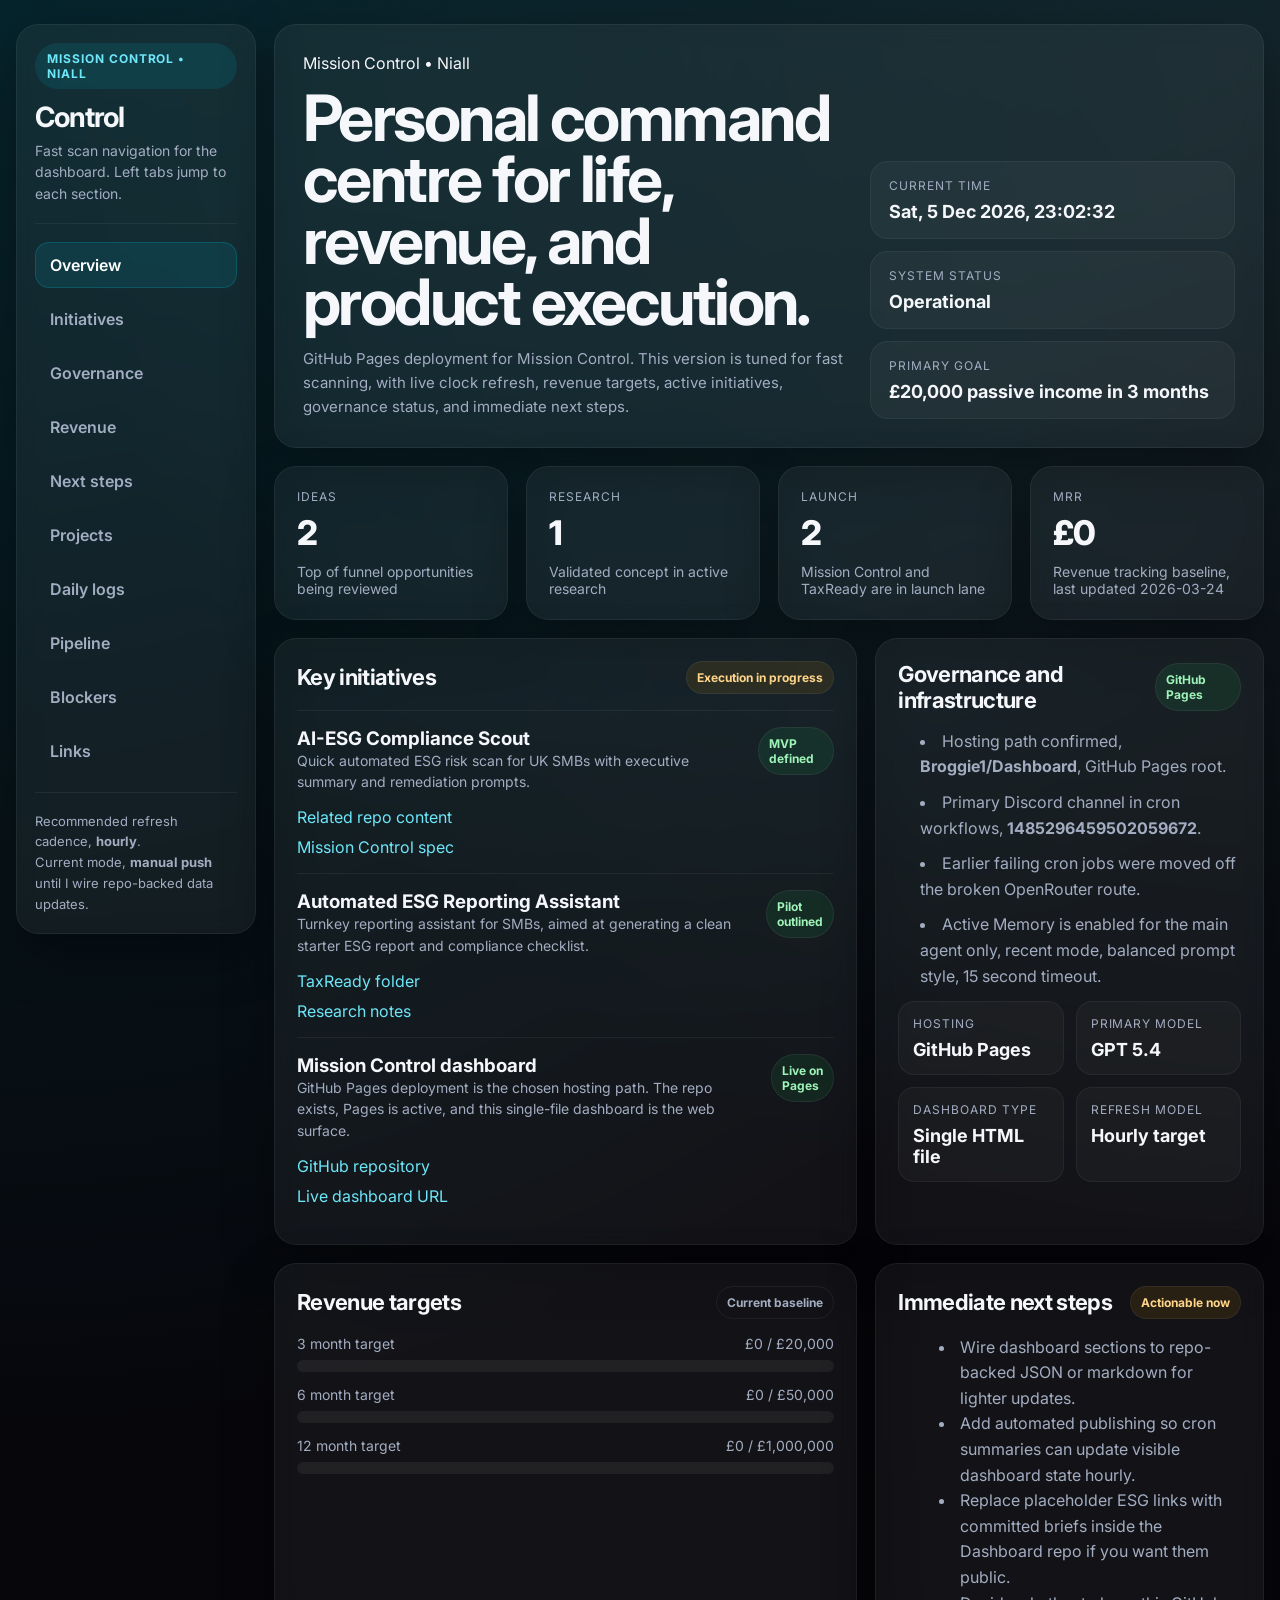
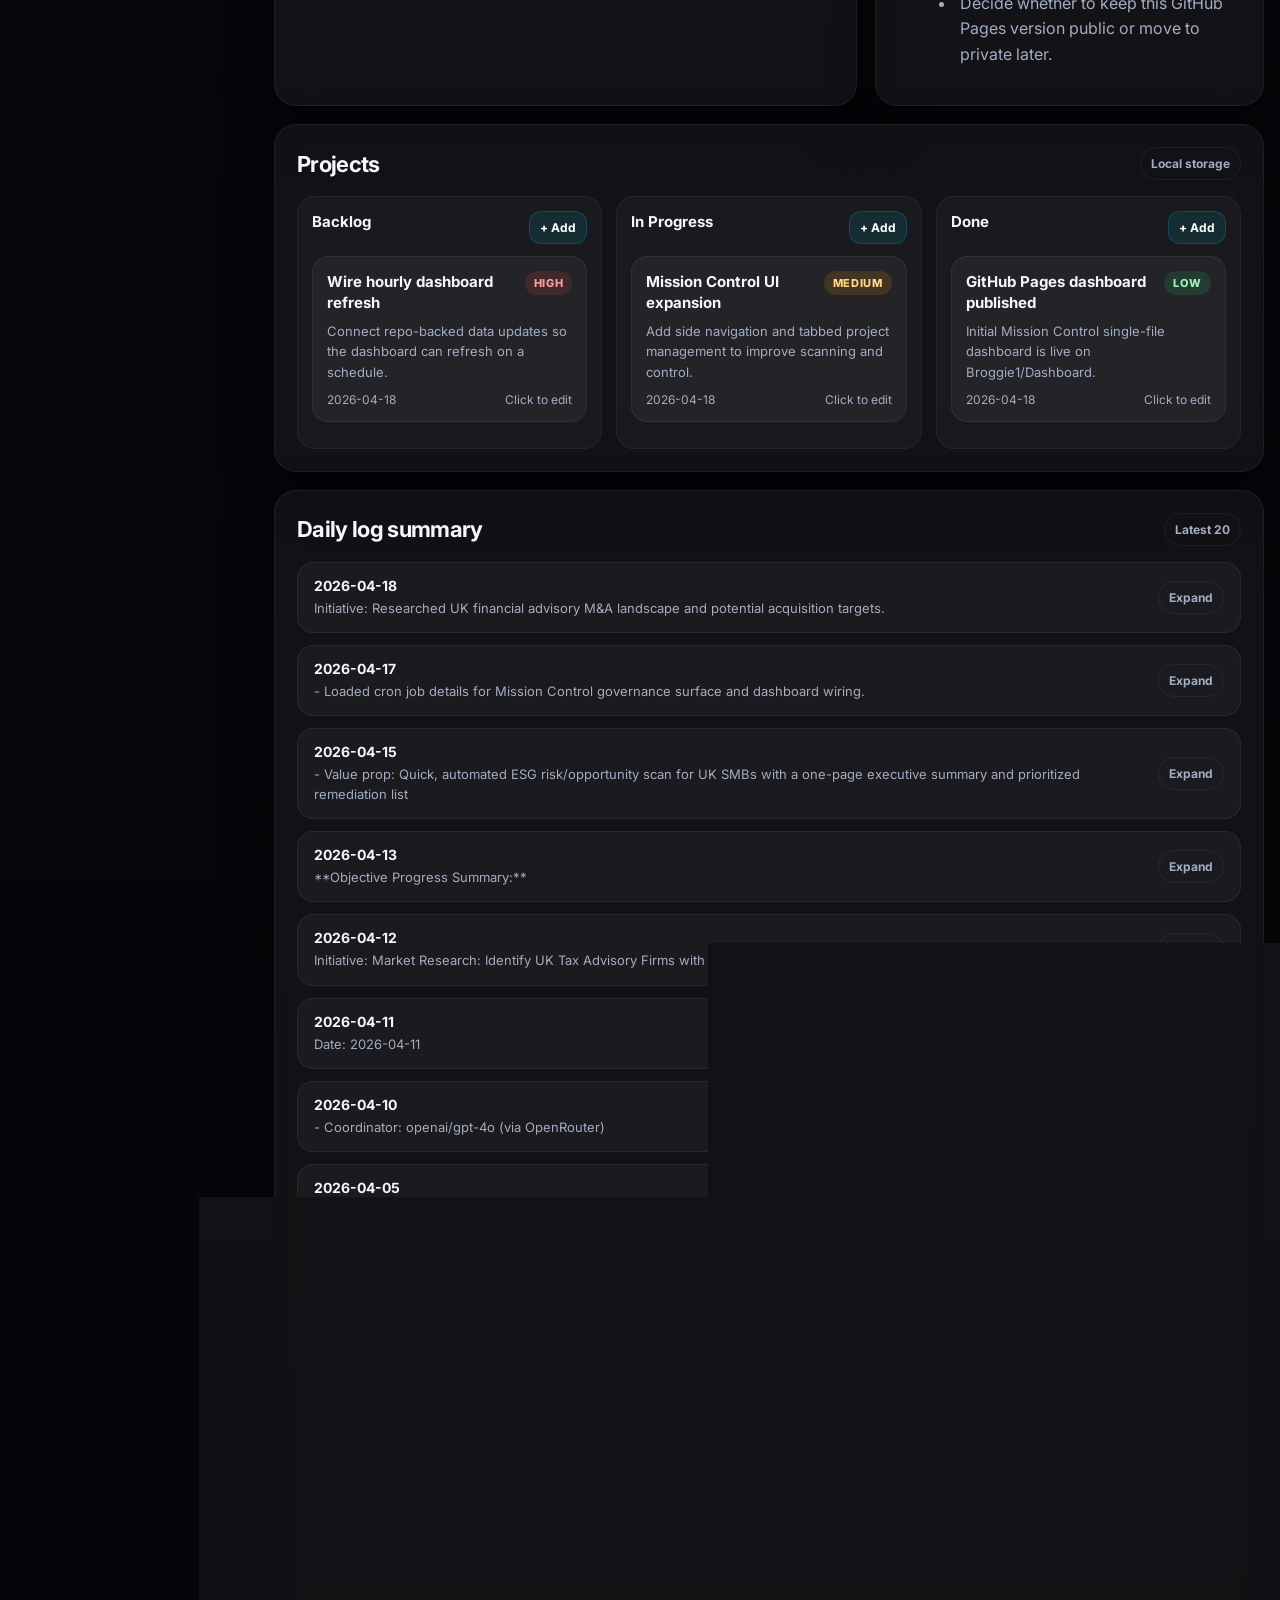
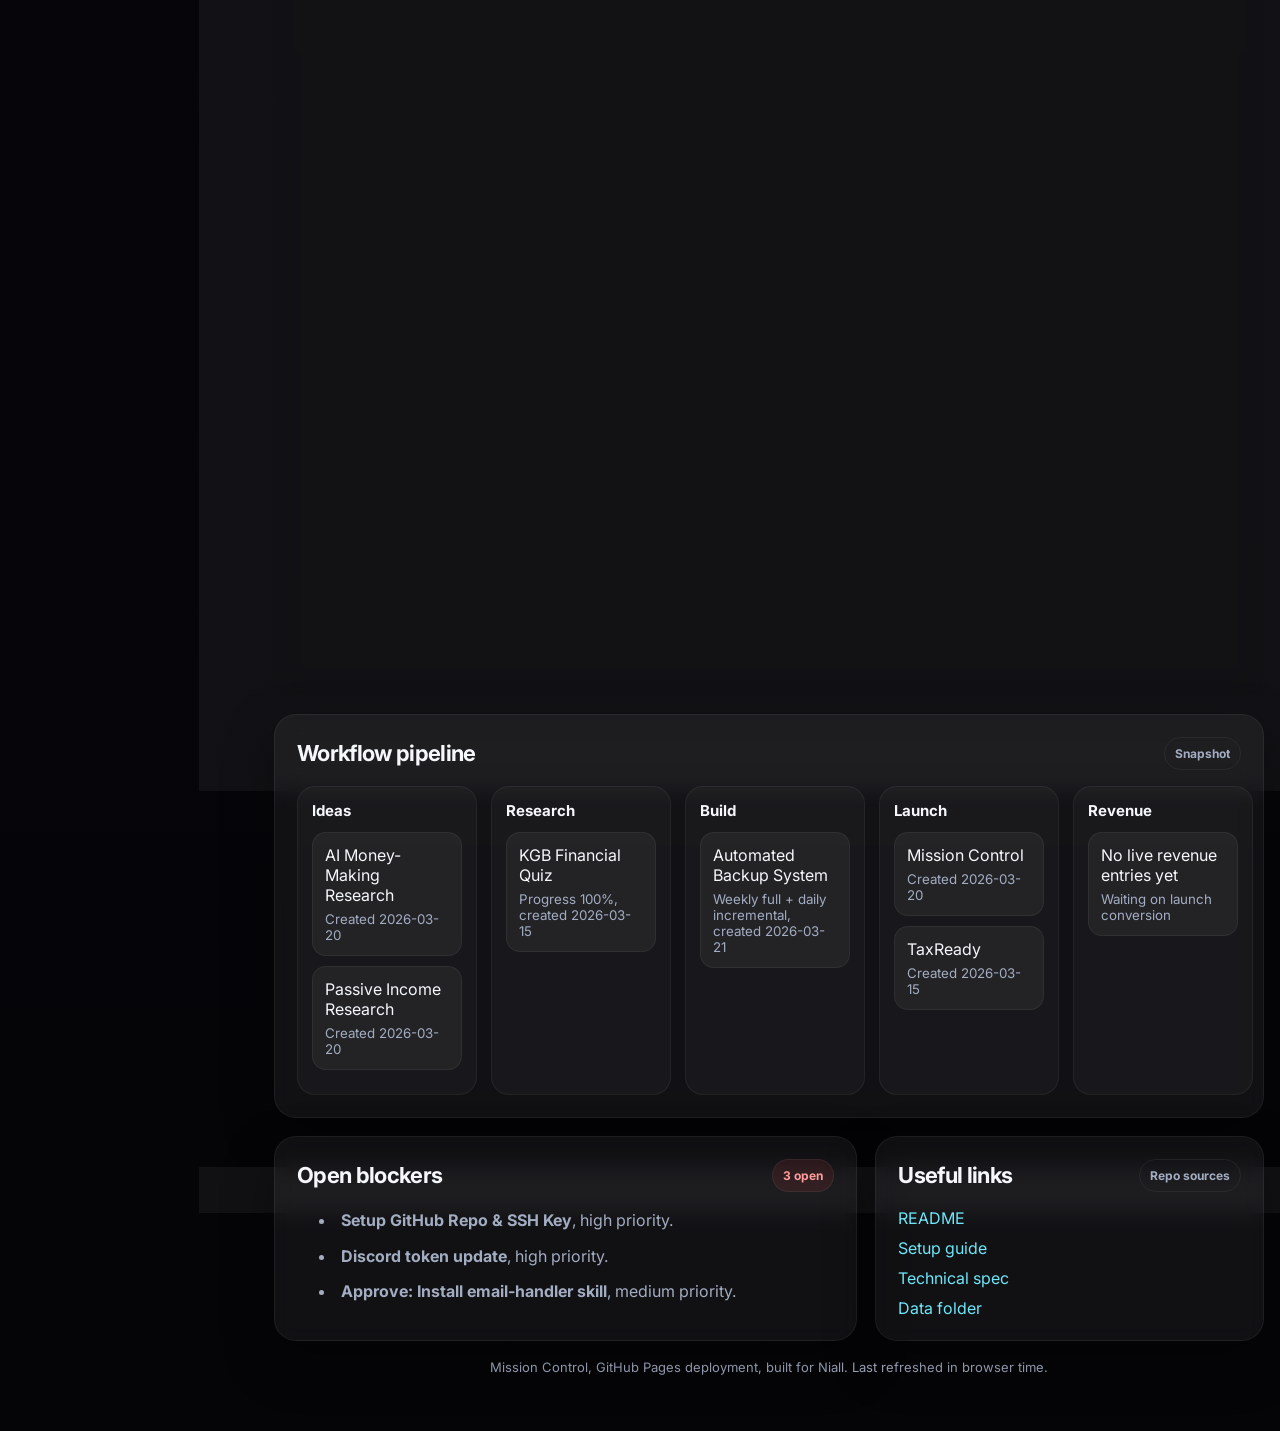
==== index.html @ 31430040 "Add daily log summary tab with expandable entries" ====
<!DOCTYPE html>
<html lang="en">
<head>
  <meta charset="UTF-8" />
  <meta name="viewport" content="width=device-width, initial-scale=1.0" />
  <title>Mission Control</title>
  <link rel="preconnect" href="https://fonts.googleapis.com">
  <link rel="preconnect" href="https://fonts.gstatic.com" crossorigin>
  <link href="https://fonts.googleapis.com/css2?family=Inter:wght@400;500;600;700;800&display=swap" rel="stylesheet">
  <style>
    :root {
      --bg: #050508;
      --panel: rgba(255,255,255,0.05);
      --panel-strong: rgba(255,255,255,0.08);
      --border: rgba(255,255,255,0.06);
      --text: #f5f7fb;
      --muted: #a3adc2;
      --accent: #00bcd4;
      --accent-2: #6ee7f9;
      --good: #22c55e;
      --warn: #f59e0b;
      --bad: #ef4444;
      --shadow: 0 20px 50px rgba(0,0,0,0.35);
      --radius: 22px;
      --sidebar-width: 240px;
    }

    * { box-sizing: border-box; }
    html { scroll-behavior: smooth; }
    body {
      margin: 0;
      min-height: 100vh;
      font-family: Inter, system-ui, sans-serif;
      color: var(--text);
      background:
        radial-gradient(circle at top left, rgba(0,188,212,0.16), transparent 30%),
        radial-gradient(circle at top right, rgba(110,231,249,0.12), transparent 26%),
        linear-gradient(180deg, #07070c 0%, var(--bg) 100%);
    }

    .layout {
      width: min(1440px, calc(100% - 32px));
      margin: 0 auto;
      padding: 24px 0 56px;
      display: grid;
      grid-template-columns: var(--sidebar-width) minmax(0, 1fr);
      gap: 18px;
      align-items: start;
    }

    .sidebar, .hero, .card {
      background: var(--panel);
      border: 1px solid var(--border);
      backdrop-filter: blur(10px);
      -webkit-backdrop-filter: blur(10px);
      box-shadow: var(--shadow);
      border-radius: var(--radius);
    }

    .sidebar {
      position: sticky;
      top: 18px;
      padding: 18px;
    }

    .brand {
      padding-bottom: 18px;
      border-bottom: 1px solid rgba(255,255,255,0.06);
      margin-bottom: 18px;
    }

    .brand .eyebrow {
      display: inline-flex;
      gap: 8px;
      align-items: center;
      padding: 8px 12px;
      border-radius: 999px;
      background: rgba(0,188,212,0.12);
      color: var(--accent-2);
      font-size: 12px;
      font-weight: 700;
      letter-spacing: 0.08em;
      text-transform: uppercase;
    }

    .brand h1 {
      font-size: 28px;
      line-height: 1.02;
      margin: 14px 0 8px;
      letter-spacing: -0.04em;
    }

    .brand p {
      color: var(--muted);
      font-size: 14px;
      line-height: 1.55;
      margin: 0;
    }

    .nav {
      display: grid;
      gap: 8px;
    }

    .nav a {
      display: block;
      padding: 12px 14px;
      border-radius: 14px;
      color: var(--muted);
      text-decoration: none;
      border: 1px solid transparent;
      transition: 0.2s ease;
      font-weight: 600;
    }

    .nav a:hover,
    .nav a.active {
      color: white;
      border-color: rgba(0,188,212,0.22);
      background: rgba(0,188,212,0.12);
    }

    .sidebar-foot {
      margin-top: 18px;
      padding-top: 18px;
      border-top: 1px solid rgba(255,255,255,0.06);
      color: var(--muted);
      font-size: 13px;
      line-height: 1.6;
    }

    .wrap {
      min-width: 0;
    }

    .hero {
      padding: 28px;
      display: grid;
      grid-template-columns: 1.5fr 1fr;
      gap: 20px;
      align-items: end;
    }

    h1, h2, h3, p { margin: 0; }
    .hero h1 {
      font-size: clamp(34px, 6vw, 64px);
      line-height: 0.96;
      margin-top: 14px;
      letter-spacing: -0.04em;
    }

    .sub {
      color: var(--muted);
      margin-top: 14px;
      max-width: 720px;
      line-height: 1.6;
      font-size: 15px;
    }

    .hero-side {
      display: grid;
      gap: 12px;
    }

    .mini {
      padding: 16px 18px;
      border-radius: 18px;
      background: rgba(255,255,255,0.04);
      border: 1px solid rgba(255,255,255,0.05);
    }

    .mini .label, .label {
      color: var(--muted);
      font-size: 12px;
      text-transform: uppercase;
      letter-spacing: 0.08em;
      margin-bottom: 8px;
    }

    .mini .value, .kpi .value {
      font-size: 18px;
      font-weight: 700;
    }

    .grid {
      display: grid;
      gap: 18px;
      margin-top: 18px;
    }

    .metrics {
      grid-template-columns: repeat(4, minmax(0, 1fr));
    }

    .card {
      padding: 22px;
      scroll-margin-top: 18px;
    }

    .metric-value {
      font-size: 34px;
      font-weight: 800;
      letter-spacing: -0.04em;
      margin-top: 8px;
    }

    .metric-foot {
      color: var(--muted);
      margin-top: 10px;
      font-size: 14px;
    }

    .two-col {
      grid-template-columns: 1.2fr 0.8fr;
    }

    .section-title {
      display: flex;
      justify-content: space-between;
      align-items: center;
      gap: 12px;
      margin-bottom: 16px;
    }

    .section-title h2 {
      font-size: 22px;
      letter-spacing: -0.03em;
    }

    .pill {
      padding: 8px 10px;
      border-radius: 999px;
      font-size: 12px;
      font-weight: 700;
      border: 1px solid var(--border);
      color: var(--muted);
    }

    .status-good { color: #9ff3b8; background: rgba(34,197,94,0.1); }
    .status-warn { color: #ffd58a; background: rgba(245,158,11,0.1); }
    .status-bad { color: #ff9c9c; background: rgba(239,68,68,0.1); }

    .initiative {
      display: grid;
      gap: 14px;
      padding: 16px 0;
      border-top: 1px solid rgba(255,255,255,0.06);
    }

    .initiative:first-of-type { border-top: 0; padding-top: 0; }

    .initiative-head {
      display: flex;
      justify-content: space-between;
      gap: 14px;
      align-items: start;
    }

    .initiative p {
      color: var(--muted);
      line-height: 1.55;
      font-size: 14px;
    }

    .links, .list {
      display: grid;
      gap: 10px;
    }

    a {
      color: var(--accent-2);
      text-decoration: none;
    }

    a:hover { color: white; }

    .progress-block {
      display: grid;
      gap: 14px;
      margin-top: 16px;
    }

    .progress-row {
      display: grid;
      gap: 8px;
    }

    .progress-head {
      display: flex;
      justify-content: space-between;
      gap: 14px;
      color: var(--muted);
      font-size: 14px;
    }

    .bar {
      height: 12px;
      background: rgba(255,255,255,0.06);
      border-radius: 999px;
      overflow: hidden;
    }

    .bar > span {
      display: block;
      height: 100%;
      width: 0%;
      border-radius: inherit;
      background: linear-gradient(90deg, var(--accent), var(--accent-2));
    }

    .kanban {
      display: grid;
      grid-template-columns: repeat(5, minmax(180px, 1fr));
      gap: 14px;
    }

    .col {
      border-radius: 18px;
      background: rgba(255,255,255,0.03);
      border: 1px solid rgba(255,255,255,0.05);
      padding: 14px;
    }

    .col h3 {
      font-size: 15px;
      margin-bottom: 12px;
    }

    .item {
      padding: 12px;
      border-radius: 14px;
      background: rgba(255,255,255,0.05);
      border: 1px solid rgba(255,255,255,0.05);
      margin-bottom: 10px;
    }

    .item small { color: var(--muted); display: block; margin-top: 6px; }

    .projects-board-3 {
      grid-template-columns: repeat(3, minmax(220px, 1fr));
    }

    .project-list {
      min-height: 120px;
    }

    .project-card {
      padding: 14px;
      border-radius: 16px;
      background: rgba(255,255,255,0.05);
      border: 1px solid rgba(255,255,255,0.06);
      margin-bottom: 12px;
      cursor: pointer;
      transition: transform 0.18s ease, border-color 0.18s ease, background 0.18s ease;
    }

    .project-card:hover {
      transform: translateY(-2px);
      border-color: rgba(0,188,212,0.28);
      background: rgba(255,255,255,0.07);
    }

    .project-top {
      display: flex;
      justify-content: space-between;
      gap: 10px;
      align-items: start;
      margin-bottom: 8px;
    }

    .project-title {
      font-size: 15px;
      font-weight: 700;
      line-height: 1.4;
    }

    .project-preview {
      color: var(--muted);
      font-size: 13px;
      line-height: 1.55;
      margin-bottom: 10px;
    }

    .project-meta {
      display: flex;
      justify-content: space-between;
      gap: 10px;
      align-items: center;
      color: var(--muted);
      font-size: 12px;
    }

    .priority-badge {
      display: inline-flex;
      align-items: center;
      padding: 5px 9px;
      border-radius: 999px;
      font-size: 11px;
      font-weight: 800;
      text-transform: uppercase;
      letter-spacing: 0.06em;
    }

    .priority-high { background: rgba(239,68,68,0.14); color: #ff9c9c; }
    .priority-medium { background: rgba(245,158,11,0.14); color: #ffd58a; }
    .priority-low { background: rgba(34,197,94,0.14); color: #9ff3b8; }

    .tab-btn {
      border: 1px solid rgba(0,188,212,0.22);
      background: rgba(0,188,212,0.12);
      color: white;
      padding: 8px 10px;
      border-radius: 12px;
      font: inherit;
      font-size: 12px;
      font-weight: 700;
      cursor: pointer;
    }

    .project-empty {
      color: var(--muted);
      font-size: 13px;
      padding: 10px 4px;
    }

    .log-list {
      display: grid;
      gap: 12px;
    }

    .log-item {
      border-radius: 16px;
      background: rgba(255,255,255,0.04);
      border: 1px solid rgba(255,255,255,0.06);
      overflow: hidden;
    }

    .log-summary {
      list-style: none;
      cursor: pointer;
      padding: 14px 16px;
      display: flex;
      justify-content: space-between;
      align-items: center;
      gap: 14px;
    }

    .log-summary::-webkit-details-marker { display: none; }

    .log-date {
      font-weight: 700;
      font-size: 14px;
      margin-bottom: 4px;
    }

    .log-preview {
      color: var(--muted);
      font-size: 13px;
      line-height: 1.55;
    }

    .log-content {
      margin: 0;
      padding: 0 16px 16px;
      color: #d7deee;
      white-space: pre-wrap;
      font-size: 13px;
      line-height: 1.6;
      font-family: ui-monospace, SFMono-Regular, Menlo, monospace;
      border-top: 1px solid rgba(255,255,255,0.06);
      background: rgba(255,255,255,0.02);
    }

    .actions li, .list li {
      color: var(--muted);
      line-height: 1.6;
      margin-left: 18px;
      padding-left: 4px;
    }

    .footer {
      color: var(--muted);
      text-align: center;
      font-size: 13px;
      margin-top: 18px;
    }

    .kpi-grid {
      display: grid;
      grid-template-columns: repeat(2, minmax(0, 1fr));
      gap: 12px;
      margin-top: 12px;
    }

    .kpi {
      padding: 14px;
      border-radius: 16px;
      background: rgba(255,255,255,0.03);
      border: 1px solid rgba(255,255,255,0.05);
    }

    @media (max-width: 1100px) {
      .layout,
      .hero,
      .metrics,
      .two-col,
      .kanban { grid-template-columns: 1fr; }
      .sidebar { position: static; }
    }
  </style>
</head>
<body>
  <div class="layout">
    <aside class="sidebar">
      <div class="brand">
        <div class="eyebrow">Mission Control • Niall</div>
        <h1>Control</h1>
        <p>Fast scan navigation for the dashboard. Left tabs jump to each section.</p>
      </div>
      <nav class="nav" id="nav">
        <a href="#overview" class="active">Overview</a>
        <a href="#initiatives">Initiatives</a>
        <a href="#governance">Governance</a>
        <a href="#revenue">Revenue</a>
        <a href="#next-steps">Next steps</a>
        <a href="#projects">Projects</a>
        <a href="#daily-logs">Daily logs</a>
        <a href="#pipeline">Pipeline</a>
        <a href="#blockers">Blockers</a>
        <a href="#links">Links</a>
      </nav>
      <div class="sidebar-foot">
        Recommended refresh cadence, <strong>hourly</strong>.<br>
        Current mode, <strong>manual push</strong> until I wire repo-backed data updates.
      </div>
    </aside>

    <main class="wrap">
      <section class="hero" id="overview">
        <div>
          <div class="eyebrow">Mission Control • Niall</div>
          <h1>Personal command centre for life, revenue, and product execution.</h1>
          <p class="sub">GitHub Pages deployment for Mission Control. This version is tuned for fast scanning, with live clock refresh, revenue targets, active initiatives, governance status, and immediate next steps.</p>
        </div>
        <div class="hero-side">
          <div class="mini">
            <div class="label">Current time</div>
            <div class="value" id="clock">Loading...</div>
          </div>
          <div class="mini">
            <div class="label">System status</div>
            <div class="value">Operational</div>
          </div>
          <div class="mini">
            <div class="label">Primary goal</div>
            <div class="value">£20,000 passive income in 3 months</div>
          </div>
        </div>
      </section>

      <section class="grid metrics">
        <div class="card">
          <div class="label">Ideas</div>
          <div class="metric-value">2</div>
          <div class="metric-foot">Top of funnel opportunities being reviewed</div>
        </div>
        <div class="card">
          <div class="label">Research</div>
          <div class="metric-value">1</div>
          <div class="metric-foot">Validated concept in active research</div>
        </div>
        <div class="card">
          <div class="label">Launch</div>
          <div class="metric-value">2</div>
          <div class="metric-foot">Mission Control and TaxReady are in launch lane</div>
        </div>
        <div class="card">
          <div class="label">MRR</div>
          <div class="metric-value">£0</div>
          <div class="metric-foot">Revenue tracking baseline, last updated 2026-03-24</div>
        </div>
      </section>

      <section class="grid two-col">
        <div class="card" id="initiatives">
          <div class="section-title">
            <h2>Key initiatives</h2>
            <span class="pill status-warn">Execution in progress</span>
          </div>

          <div class="initiative">
            <div class="initiative-head">
              <div>
                <h3>AI-ESG Compliance Scout</h3>
                <p>Quick automated ESG risk scan for UK SMBs with executive summary and remediation prompts.</p>
              </div>
              <span class="pill status-good">MVP defined</span>
            </div>
            <div class="links">
              <a href="https://github.com/Broggie1/Dashboard/tree/main/Templates" target="_blank" rel="noreferrer">Related repo content</a>
              <a href="https://github.com/Broggie1/Dashboard/blob/main/SPEC.md" target="_blank" rel="noreferrer">Mission Control spec</a>
            </div>
          </div>

          <div class="initiative">
            <div class="initiative-head">
              <div>
                <h3>Automated ESG Reporting Assistant</h3>
                <p>Turnkey reporting assistant for SMBs, aimed at generating a clean starter ESG report and compliance checklist.</p>
              </div>
              <span class="pill status-good">Pilot outlined</span>
            </div>
            <div class="links">
              <a href="https://github.com/Broggie1/Dashboard/tree/main/TaxReady" target="_blank" rel="noreferrer">TaxReady folder</a>
              <a href="https://github.com/Broggie1/Dashboard/tree/main/Research" target="_blank" rel="noreferrer">Research notes</a>
            </div>
          </div>

          <div class="initiative">
            <div class="initiative-head">
              <div>
                <h3>Mission Control dashboard</h3>
                <p>GitHub Pages deployment is the chosen hosting path. The repo exists, Pages is active, and this single-file dashboard is the web surface.</p>
              </div>
              <span class="pill status-good">Live on Pages</span>
            </div>
            <div class="links">
              <a href="https://github.com/Broggie1/Dashboard" target="_blank" rel="noreferrer">GitHub repository</a>
              <a href="https://broggie1.github.io/Dashboard/" target="_blank" rel="noreferrer">Live dashboard URL</a>
            </div>
          </div>
        </div>

        <div class="card" id="governance">
          <div class="section-title">
            <h2>Governance and infrastructure</h2>
            <span class="pill status-good">GitHub Pages</span>
          </div>
          <div class="list">
            <li>Hosting path confirmed, <strong>Broggie1/Dashboard</strong>, GitHub Pages root.</li>
            <li>Primary Discord channel in cron workflows, <strong>1485296459502059672</strong>.</li>
            <li>Earlier failing cron jobs were moved off the broken OpenRouter route.</li>
            <li>Active Memory is enabled for the main agent only, recent mode, balanced prompt style, 15 second timeout.</li>
          </div>

          <div class="kpi-grid">
            <div class="kpi">
              <div class="label">Hosting</div>
              <div class="value">GitHub Pages</div>
            </div>
            <div class="kpi">
              <div class="label">Primary model</div>
              <div class="value">GPT 5.4</div>
            </div>
            <div class="kpi">
              <div class="label">Dashboard type</div>
              <div class="value">Single HTML file</div>
            </div>
            <div class="kpi">
              <div class="label">Refresh model</div>
              <div class="value">Hourly target</div>
            </div>
          </div>
        </div>
      </section>

      <section class="grid two-col">
        <div class="card" id="revenue">
          <div class="section-title">
            <h2>Revenue targets</h2>
            <span class="pill">Current baseline</span>
          </div>
          <div class="progress-block">
            <div class="progress-row">
              <div class="progress-head"><span>3 month target</span><span>£0 / £20,000</span></div>
              <div class="bar"><span style="width:0%"></span></div>
            </div>
            <div class="progress-row">
              <div class="progress-head"><span>6 month target</span><span>£0 / £50,000</span></div>
              <div class="bar"><span style="width:0%"></span></div>
            </div>
            <div class="progress-row">
              <div class="progress-head"><span>12 month target</span><span>£0 / £1,000,000</span></div>
              <div class="bar"><span style="width:0%"></span></div>
            </div>
          </div>
        </div>

        <div class="card" id="next-steps">
          <div class="section-title">
            <h2>Immediate next steps</h2>
            <span class="pill status-warn">Actionable now</span>
          </div>
          <ul class="actions">
            <li>Wire dashboard sections to repo-backed JSON or markdown for lighter updates.</li>
            <li>Add automated publishing so cron summaries can update visible dashboard state hourly.</li>
            <li>Replace placeholder ESG links with committed briefs inside the Dashboard repo if you want them public.</li>
            <li>Decide whether to keep this GitHub Pages version public or move to private later.</li>
          </ul>
        </div>
      </section>

      <section class="card" id="projects" style="margin-top:18px;">
        <div class="section-title">
          <h2>Projects</h2>
          <span class="pill">Local storage</span>
        </div>
        <div class="kanban projects-board projects-board-3" id="projectsBoard">
          <div class="col">
            <div class="section-title" style="margin-bottom:12px;">
              <h3>Backlog</h3>
              <button class="tab-btn" data-add-column="backlog" aria-label="Add backlog task">+ Add</button>
            </div>
            <div class="project-list" data-column="backlog"></div>
          </div>
          <div class="col">
            <div class="section-title" style="margin-bottom:12px;">
              <h3>In Progress</h3>
              <button class="tab-btn" data-add-column="inProgress" aria-label="Add in progress task">+ Add</button>
            </div>
            <div class="project-list" data-column="inProgress"></div>
          </div>
          <div class="col">
            <div class="section-title" style="margin-bottom:12px;">
              <h3>Done</h3>
              <button class="tab-btn" data-add-column="done" aria-label="Add done task">+ Add</button>
            </div>
            <div class="project-list" data-column="done"></div>
          </div>
        </div>
      </section>

      <section class="card" id="daily-logs" style="margin-top:18px;">
        <div class="section-title">
          <h2>Daily log summary</h2>
          <span class="pill">Latest 20</span>
        </div>
        <div class="log-list" id="dailyLogsList">
          <div class="project-empty">Loading daily logs...</div>
        </div>
      </section>

      <section class="card" id="pipeline" style="margin-top:18px;">
        <div class="section-title">
          <h2>Workflow pipeline</h2>
          <span class="pill">Snapshot</span>
        </div>
        <div class="kanban">
          <div class="col">
            <h3>Ideas</h3>
            <div class="item">AI Money-Making Research<small>Created 2026-03-20</small></div>
            <div class="item">Passive Income Research<small>Created 2026-03-20</small></div>
          </div>
          <div class="col">
            <h3>Research</h3>
            <div class="item">KGB Financial Quiz<small>Progress 100%, created 2026-03-15</small></div>
          </div>
          <div class="col">
            <h3>Build</h3>
            <div class="item">Automated Backup System<small>Weekly full + daily incremental, created 2026-03-21</small></div>
          </div>
          <div class="col">
            <h3>Launch</h3>
            <div class="item">Mission Control<small>Created 2026-03-20</small></div>
            <div class="item">TaxReady<small>Created 2026-03-15</small></div>
          </div>
          <div class="col">
            <h3>Revenue</h3>
            <div class="item">No live revenue entries yet<small>Waiting on launch conversion</small></div>
          </div>
        </div>
      </section>

      <section class="grid two-col">
        <div class="card" id="blockers">
          <div class="section-title">
            <h2>Open blockers</h2>
            <span class="pill status-bad">3 open</span>
          </div>
          <div class="list">
            <li><strong>Setup GitHub Repo & SSH Key</strong>, high priority.</li>
            <li><strong>Discord token update</strong>, high priority.</li>
            <li><strong>Approve: Install email-handler skill</strong>, medium priority.</li>
          </div>
        </div>
        <div class="card" id="links">
          <div class="section-title">
            <h2>Useful links</h2>
            <span class="pill">Repo sources</span>
          </div>
          <div class="links">
            <a href="https://github.com/Broggie1/Dashboard/blob/main/README.md" target="_blank" rel="noreferrer">README</a>
            <a href="https://github.com/Broggie1/Dashboard/blob/main/SETUP.md" target="_blank" rel="noreferrer">Setup guide</a>
            <a href="https://github.com/Broggie1/Dashboard/blob/main/SPEC.md" target="_blank" rel="noreferrer">Technical spec</a>
            <a href="https://github.com/Broggie1/Dashboard/tree/main/data" target="_blank" rel="noreferrer">Data folder</a>
          </div>
        </div>
      </section>

      <div class="footer">
        Mission Control, GitHub Pages deployment, built for Niall. Last refreshed in browser time.
      </div>
    </main>
  </div>

  <script>
    const clock = document.getElementById('clock');
    function tick() {
      const now = new Date();
      clock.textContent = now.toLocaleString('en-GB', {
        weekday: 'short', year: 'numeric', month: 'short', day: 'numeric',
        hour: '2-digit', minute: '2-digit', second: '2-digit'
      });
    }
    tick();
    setInterval(tick, 1000);

    const navLinks = [...document.querySelectorAll('#nav a')];
    const sections = navLinks
      .map(link => document.querySelector(link.getAttribute('href')))
      .filter(Boolean);

    const observer = new IntersectionObserver((entries) => {
      entries.forEach(entry => {
        if (!entry.isIntersecting) return;
        const id = '#' + entry.target.id;
        navLinks.forEach(link => link.classList.toggle('active', link.getAttribute('href') === id));
      });
    }, { rootMargin: '-20% 0px -65% 0px', threshold: 0.01 });

    sections.forEach(section => observer.observe(section));

    const projectsStorageKey = 'mission-control-projects-v1';
    const defaultProjects = {
      backlog: [
        { id: crypto.randomUUID(), title: 'Wire hourly dashboard refresh', description: 'Connect repo-backed data updates so the dashboard can refresh on a schedule.', priority: 'high', created: '2026-04-18' }
      ],
      inProgress: [
        { id: crypto.randomUUID(), title: 'Mission Control UI expansion', description: 'Add side navigation and tabbed project management to improve scanning and control.', priority: 'medium', created: '2026-04-18' }
      ],
      done: [
        { id: crypto.randomUUID(), title: 'GitHub Pages dashboard published', description: 'Initial Mission Control single-file dashboard is live on Broggie1/Dashboard.', priority: 'low', created: '2026-04-18' }
      ]
    };

    function loadProjects() {
      try {
        const raw = localStorage.getItem(projectsStorageKey);
        if (!raw) return structuredClone(defaultProjects);
        const parsed = JSON.parse(raw);
        return {
          backlog: parsed.backlog || [],
          inProgress: parsed.inProgress || [],
          done: parsed.done || []
        };
      } catch {
        return structuredClone(defaultProjects);
      }
    }

    function saveProjects(data) {
      localStorage.setItem(projectsStorageKey, JSON.stringify(data));
    }

    const projects = loadProjects();

    function previewText(text) {
      return (text || '').length > 90 ? text.slice(0, 90) + '…' : (text || 'No description yet.');
    }

    function renderProjects() {
      document.querySelectorAll('.project-list').forEach(list => {
        const column = list.dataset.column;
        const items = projects[column] || [];
        if (!items.length) {
          list.innerHTML = '<div class="project-empty">No tasks yet.</div>';
          return;
        }
        list.innerHTML = items.map(task => `
          <article class="project-card" data-id="${task.id}" data-column="${column}" role="button" tabindex="0" aria-label="Edit ${task.title}">
            <div class="project-top">
              <div class="project-title">${escapeHtml(task.title)}</div>
              <span class="priority-badge priority-${task.priority}">${task.priority}</span>
            </div>
            <div class="project-preview">${escapeHtml(previewText(task.description))}</div>
            <div class="project-meta">
              <span>${escapeHtml(task.created || '')}</span>
              <span>Click to edit</span>
            </div>
          </article>
        `).join('');
      });
    }

    function escapeHtml(value) {
      return String(value)
        .replaceAll('&', '&amp;')
        .replaceAll('<', '&lt;')
        .replaceAll('>', '&gt;')
        .replaceAll('"', '&quot;')
        .replaceAll("'", '&#39;');
    }

    function openTaskEditor(column, task = null) {
      const title = prompt('Task title', task?.title || '');
      if (title === null) return;
      const description = prompt('Task description', task?.description || '');
      if (description === null) return;
      const priorityInput = prompt('Priority: high, medium, or low', task?.priority || 'medium');
      if (priorityInput === null) return;
      const priority = ['high', 'medium', 'low'].includes(priorityInput.toLowerCase()) ? priorityInput.toLowerCase() : 'medium';

      if (task) {
        const action = prompt('Type save to update, move to change column, or delete to remove', 'save');
        if (action === null) return;
        if (action.toLowerCase() === 'delete') {
          projects[column] = projects[column].filter(item => item.id !== task.id);
        } else {
          let targetColumn = column;
          if (action.toLowerCase() === 'move') {
            const newColumn = prompt('Move to: backlog, inProgress, or done', column);
            if (newColumn && ['backlog', 'inProgress', 'done'].includes(newColumn)) {
              targetColumn = newColumn;
              projects[column] = projects[column].filter(item => item.id !== task.id);
            }
          } else {
            projects[column] = projects[column].filter(item => item.id !== task.id);
          }

          const updated = { ...task, title, description, priority };
          projects[targetColumn].unshift(updated);
        }
      } else {
        projects[column].unshift({
          id: crypto.randomUUID(),
          title,
          description,
          priority,
          created: new Date().toISOString().slice(0, 10)
        });
      }

      saveProjects(projects);
      renderProjects();
    }

    document.querySelectorAll('[data-add-column]').forEach(btn => {
      btn.addEventListener('click', () => openTaskEditor(btn.dataset.addColumn));
    });

    document.addEventListener('click', (event) => {
      const card = event.target.closest('.project-card');
      if (!card) return;
      const column = card.dataset.column;
      const task = (projects[column] || []).find(item => item.id === card.dataset.id);
      if (task) openTaskEditor(column, task);
    });

    document.addEventListener('keydown', (event) => {
      if (event.key !== 'Enter' && event.key !== ' ') return;
      const card = event.target.closest('.project-card');
      if (!card) return;
      event.preventDefault();
      const column = card.dataset.column;
      const task = (projects[column] || []).find(item => item.id === card.dataset.id);
      if (task) openTaskEditor(column, task);
    });

    renderProjects();

    async function loadDailyLogs() {
      const container = document.getElementById('dailyLogsList');
      try {
        const response = await fetch('./data/daily-logs.json', { cache: 'no-store' });
        if (!response.ok) throw new Error('Failed to load logs');
        const logs = await response.json();
        if (!logs.length) {
          container.innerHTML = '<div class="project-empty">No daily logs found.</div>';
          return;
        }
        container.innerHTML = logs.slice().reverse().map(log => `
          <details class="log-item">
            <summary class="log-summary">
              <div>
                <div class="log-date">${escapeHtml(log.date)}</div>
                <div class="log-preview">${escapeHtml(log.summary || 'No summary available.')}</div>
              </div>
              <span class="pill">Expand</span>
            </summary>
            <pre class="log-content">${escapeHtml(log.content || '')}</pre>
          </details>
        `).join('');
      } catch (error) {
        container.innerHTML = '<div class="project-empty">Unable to load daily logs.</div>';
      }
    }

    loadDailyLogs();
  </script>
</body>
</html>
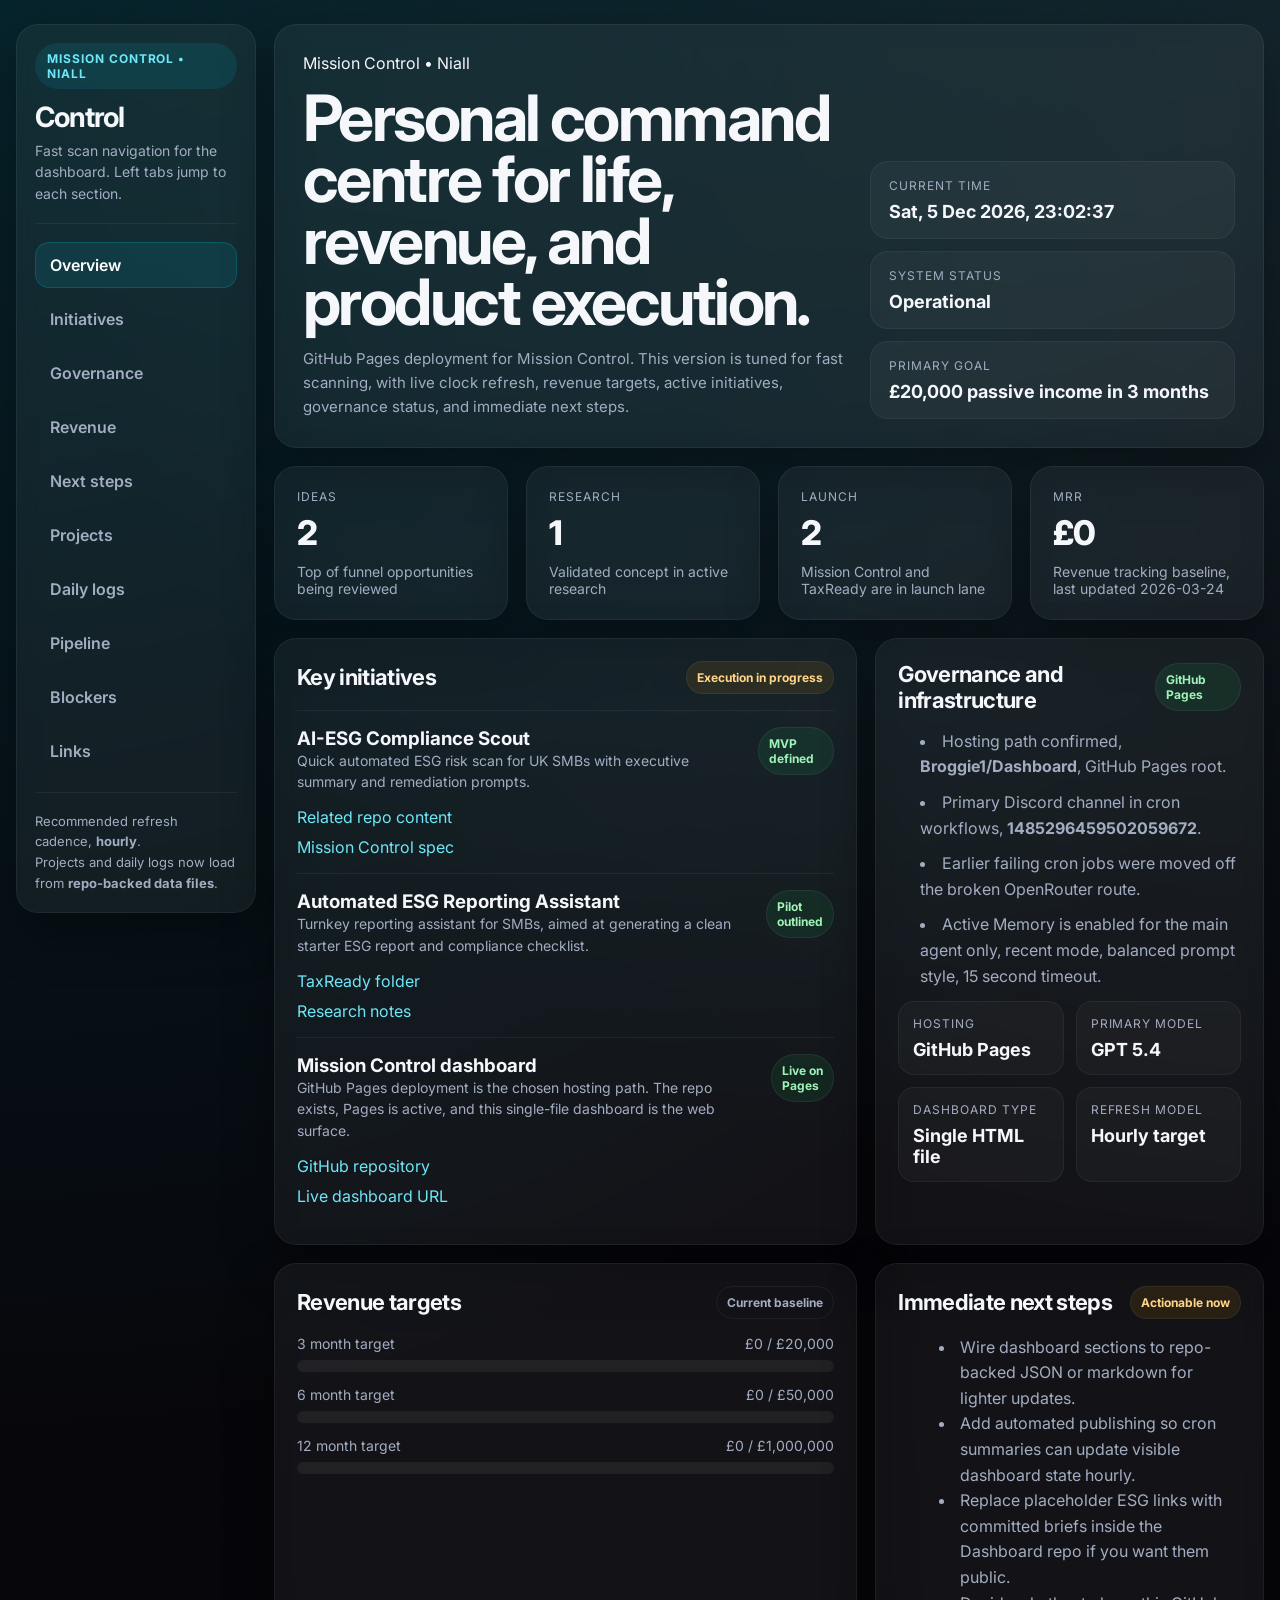
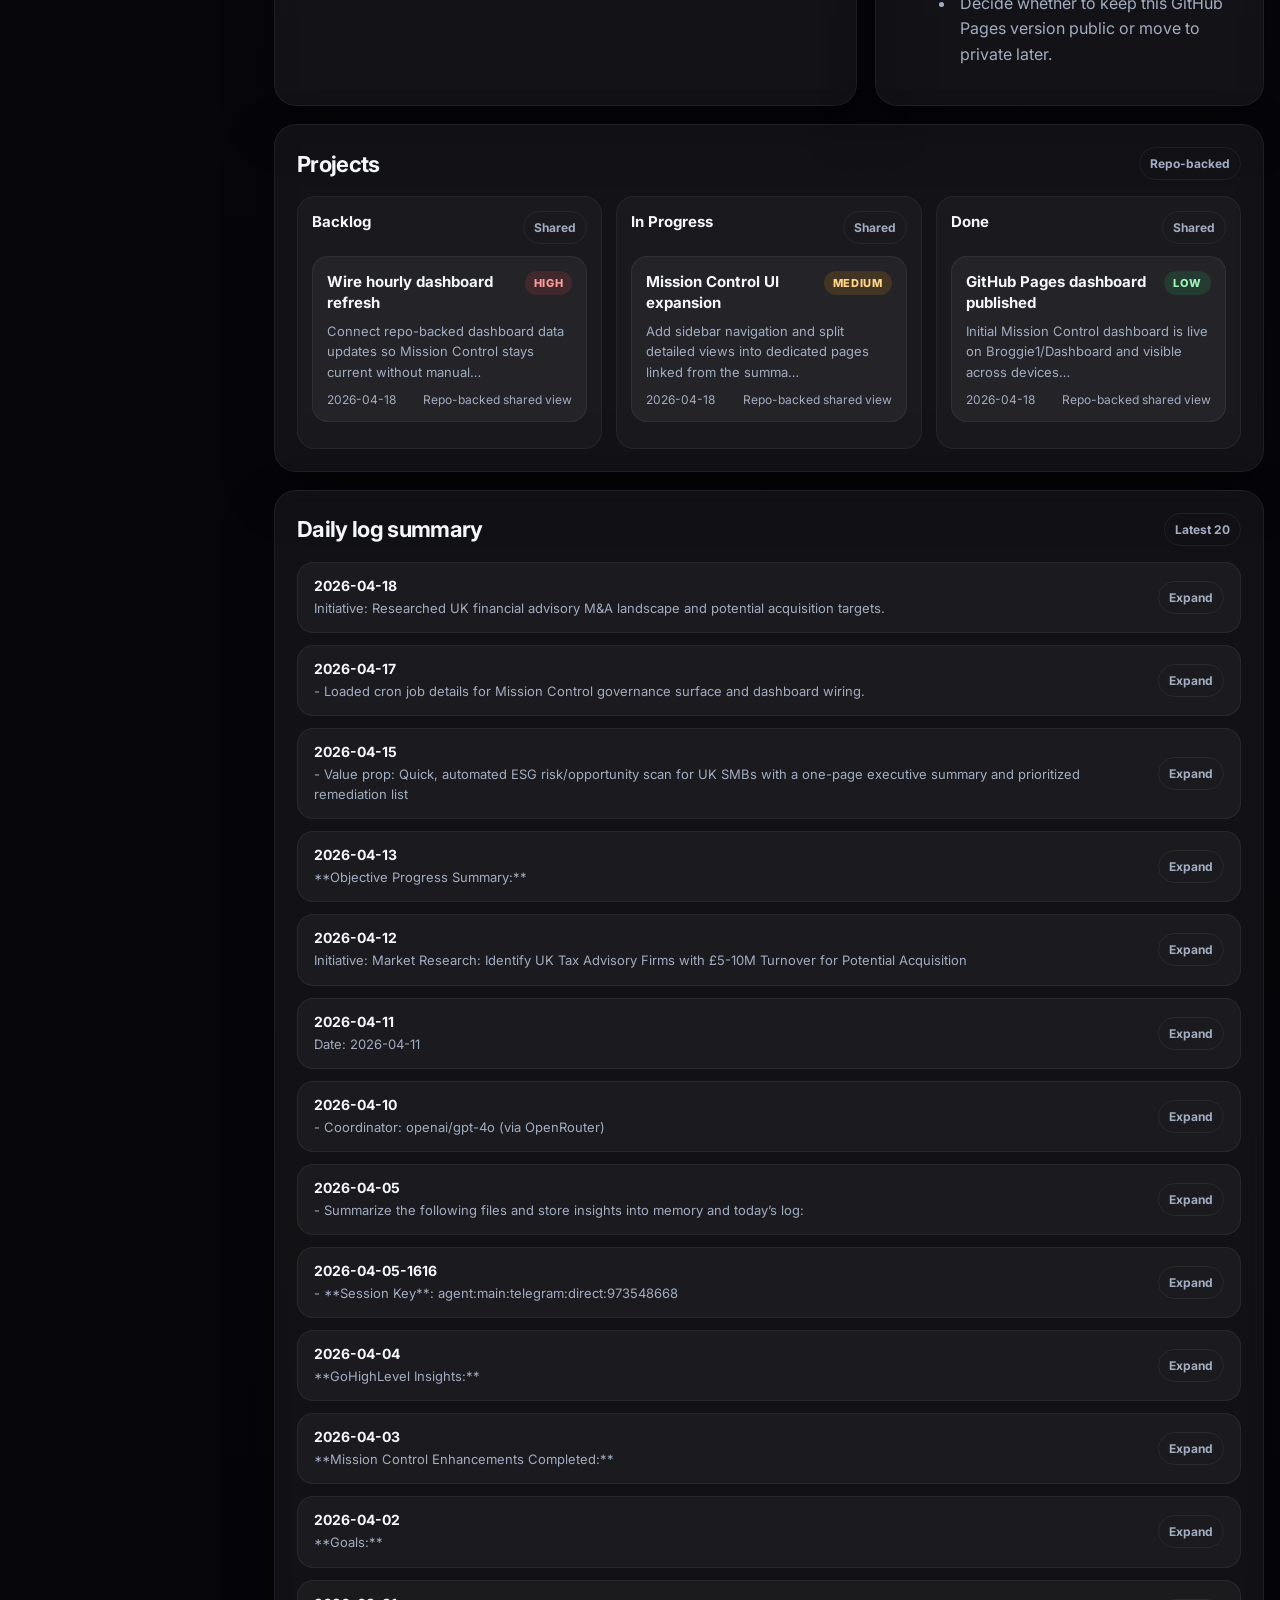
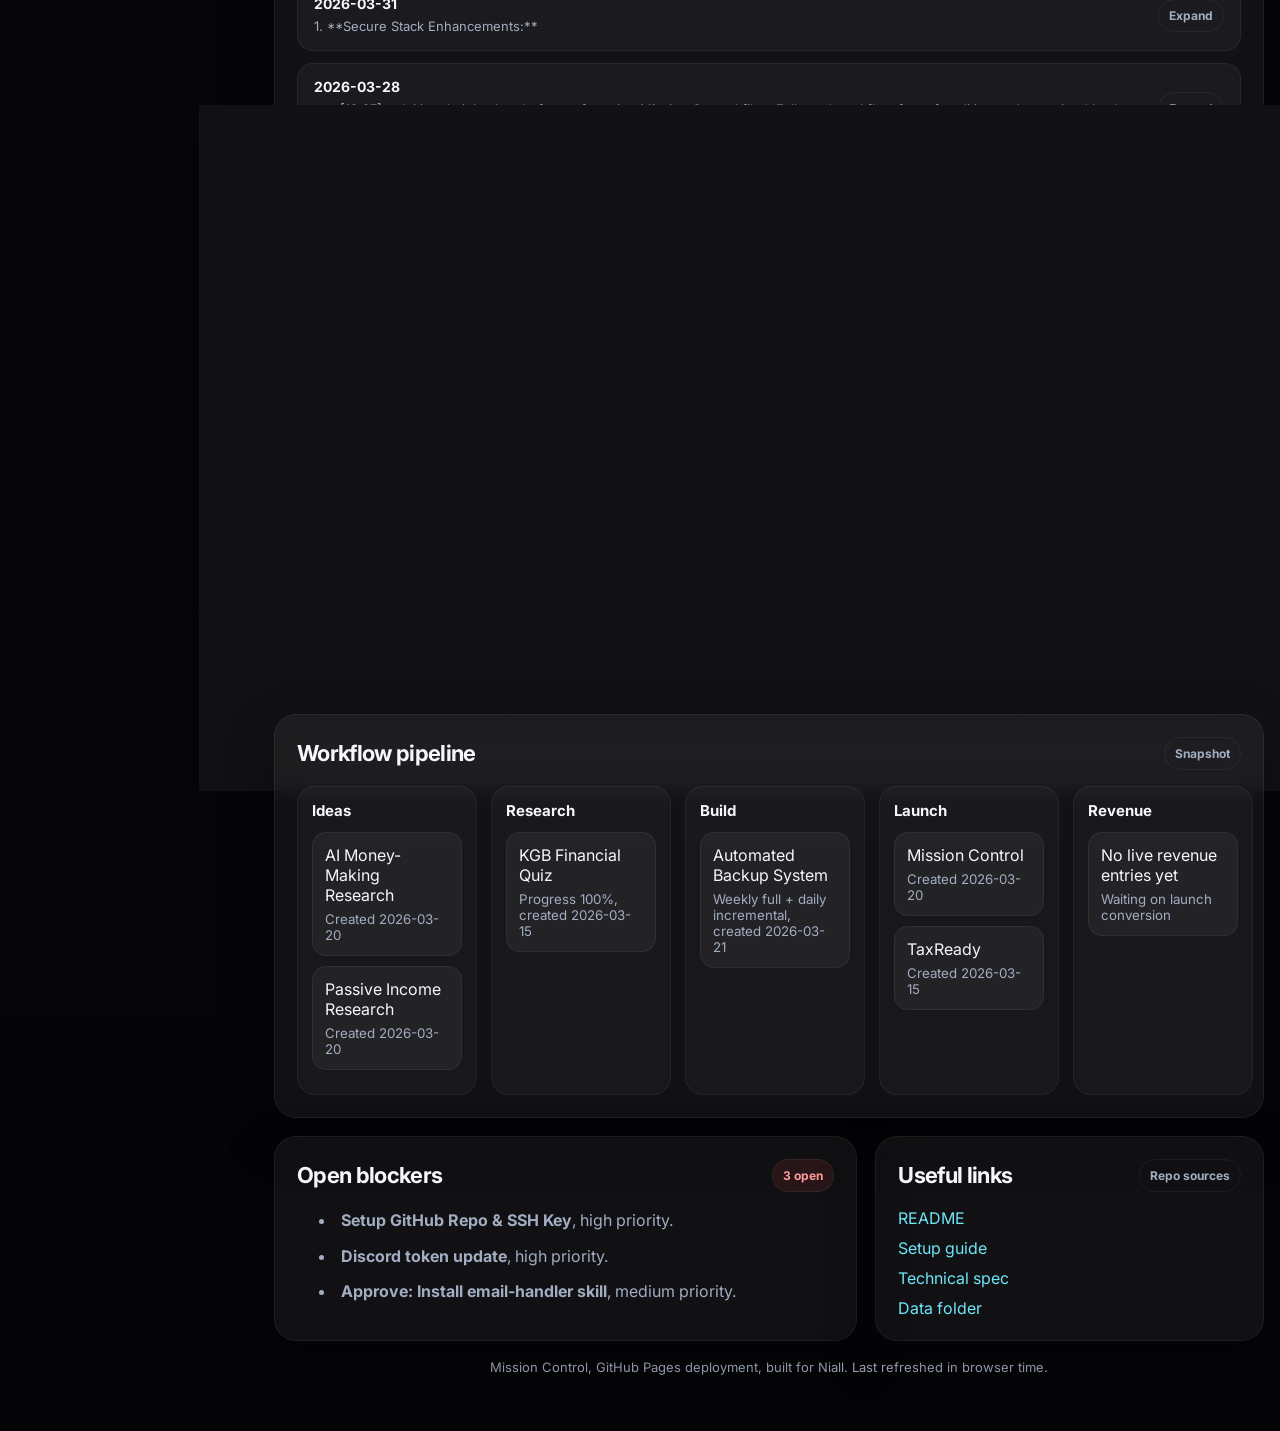
==== commit 4c4aca51: "Make Projects board repo-backed across devices" ====
--- a/index.html
+++ b/index.html
@@ -531,7 +531,7 @@
       </nav>
       <div class="sidebar-foot">
         Recommended refresh cadence, <strong>hourly</strong>.<br>
-        Current mode, <strong>manual push</strong> until I wire repo-backed data updates.
+        Projects and daily logs now load from <strong>repo-backed data files</strong>.
       </div>
     </aside>
 
@@ -703,27 +703,27 @@
       <section class="card" id="projects" style="margin-top:18px;">
         <div class="section-title">
           <h2>Projects</h2>
-          <span class="pill">Local storage</span>
+          <span class="pill">Repo-backed</span>
         </div>
         <div class="kanban projects-board projects-board-3" id="projectsBoard">
           <div class="col">
             <div class="section-title" style="margin-bottom:12px;">
               <h3>Backlog</h3>
-              <button class="tab-btn" data-add-column="backlog" aria-label="Add backlog task">+ Add</button>
+              <span class="pill">Shared</span>
             </div>
             <div class="project-list" data-column="backlog"></div>
           </div>
           <div class="col">
             <div class="section-title" style="margin-bottom:12px;">
               <h3>In Progress</h3>
-              <button class="tab-btn" data-add-column="inProgress" aria-label="Add in progress task">+ Add</button>
+              <span class="pill">Shared</span>
             </div>
             <div class="project-list" data-column="inProgress"></div>
           </div>
           <div class="col">
             <div class="section-title" style="margin-bottom:12px;">
               <h3>Done</h3>
-              <button class="tab-btn" data-add-column="done" aria-label="Add done task">+ Add</button>
+              <span class="pill">Shared</span>
             </div>
             <div class="project-list" data-column="done"></div>
           </div>
@@ -830,39 +830,11 @@
 
     sections.forEach(section => observer.observe(section));
 
-    const projectsStorageKey = 'mission-control-projects-v1';
-    const defaultProjects = {
-      backlog: [
-        { id: crypto.randomUUID(), title: 'Wire hourly dashboard refresh', description: 'Connect repo-backed data updates so the dashboard can refresh on a schedule.', priority: 'high', created: '2026-04-18' }
-      ],
-      inProgress: [
-        { id: crypto.randomUUID(), title: 'Mission Control UI expansion', description: 'Add side navigation and tabbed project management to improve scanning and control.', priority: 'medium', created: '2026-04-18' }
-      ],
-      done: [
-        { id: crypto.randomUUID(), title: 'GitHub Pages dashboard published', description: 'Initial Mission Control single-file dashboard is live on Broggie1/Dashboard.', priority: 'low', created: '2026-04-18' }
-      ]
+    let projects = {
+      backlog: [],
+      inProgress: [],
+      done: []
     };
-
-    function loadProjects() {
-      try {
-        const raw = localStorage.getItem(projectsStorageKey);
-        if (!raw) return structuredClone(defaultProjects);
-        const parsed = JSON.parse(raw);
-        return {
-          backlog: parsed.backlog || [],
-          inProgress: parsed.inProgress || [],
-          done: parsed.done || []
-        };
-      } catch {
-        return structuredClone(defaultProjects);
-      }
-    }
-
-    function saveProjects(data) {
-      localStorage.setItem(projectsStorageKey, JSON.stringify(data));
-    }
-
-    const projects = loadProjects();
 
     function previewText(text) {
       return (text || '').length > 90 ? text.slice(0, 90) + '…' : (text || 'No description yet.');
@@ -877,7 +849,7 @@
           return;
         }
         list.innerHTML = items.map(task => `
-          <article class="project-card" data-id="${task.id}" data-column="${column}" role="button" tabindex="0" aria-label="Edit ${task.title}">
+          <article class="project-card">
             <div class="project-top">
               <div class="project-title">${escapeHtml(task.title)}</div>
               <span class="priority-badge priority-${task.priority}">${task.priority}</span>
@@ -885,7 +857,7 @@
             <div class="project-preview">${escapeHtml(previewText(task.description))}</div>
             <div class="project-meta">
               <span>${escapeHtml(task.created || '')}</span>
-              <span>Click to edit</span>
+              <span>Repo-backed shared view</span>
             </div>
           </article>
         `).join('');
@@ -901,72 +873,23 @@
         .replaceAll("'", '&#39;');
     }
 
-    function openTaskEditor(column, task = null) {
-      const title = prompt('Task title', task?.title || '');
-      if (title === null) return;
-      const description = prompt('Task description', task?.description || '');
-      if (description === null) return;
-      const priorityInput = prompt('Priority: high, medium, or low', task?.priority || 'medium');
-      if (priorityInput === null) return;
-      const priority = ['high', 'medium', 'low'].includes(priorityInput.toLowerCase()) ? priorityInput.toLowerCase() : 'medium';
-
-      if (task) {
-        const action = prompt('Type save to update, move to change column, or delete to remove', 'save');
-        if (action === null) return;
-        if (action.toLowerCase() === 'delete') {
-          projects[column] = projects[column].filter(item => item.id !== task.id);
-        } else {
-          let targetColumn = column;
-          if (action.toLowerCase() === 'move') {
-            const newColumn = prompt('Move to: backlog, inProgress, or done', column);
-            if (newColumn && ['backlog', 'inProgress', 'done'].includes(newColumn)) {
-              targetColumn = newColumn;
-              projects[column] = projects[column].filter(item => item.id !== task.id);
-            }
-          } else {
-            projects[column] = projects[column].filter(item => item.id !== task.id);
-          }
-
-          const updated = { ...task, title, description, priority };
-          projects[targetColumn].unshift(updated);
-        }
-      } else {
-        projects[column].unshift({
-          id: crypto.randomUUID(),
-          title,
-          description,
-          priority,
-          created: new Date().toISOString().slice(0, 10)
-        });
+    async function loadProjects() {
+      try {
+        const response = await fetch('./data/projects.json', { cache: 'no-store' });
+        if (!response.ok) throw new Error('Failed to load projects');
+        const data = await response.json();
+        projects = {
+          backlog: data.backlog || [],
+          inProgress: data.inProgress || [],
+          done: data.done || []
+        };
+      } catch (error) {
+        projects = { backlog: [], inProgress: [], done: [] };
       }
-
-      saveProjects(projects);
       renderProjects();
     }
 
-    document.querySelectorAll('[data-add-column]').forEach(btn => {
-      btn.addEventListener('click', () => openTaskEditor(btn.dataset.addColumn));
-    });
-
-    document.addEventListener('click', (event) => {
-      const card = event.target.closest('.project-card');
-      if (!card) return;
-      const column = card.dataset.column;
-      const task = (projects[column] || []).find(item => item.id === card.dataset.id);
-      if (task) openTaskEditor(column, task);
-    });
-
-    document.addEventListener('keydown', (event) => {
-      if (event.key !== 'Enter' && event.key !== ' ') return;
-      const card = event.target.closest('.project-card');
-      if (!card) return;
-      event.preventDefault();
-      const column = card.dataset.column;
-      const task = (projects[column] || []).find(item => item.id === card.dataset.id);
-      if (task) openTaskEditor(column, task);
-    });
-
-    renderProjects();
+    loadProjects();
 
     async function loadDailyLogs() {
       const container = document.getElementById('dailyLogsList');
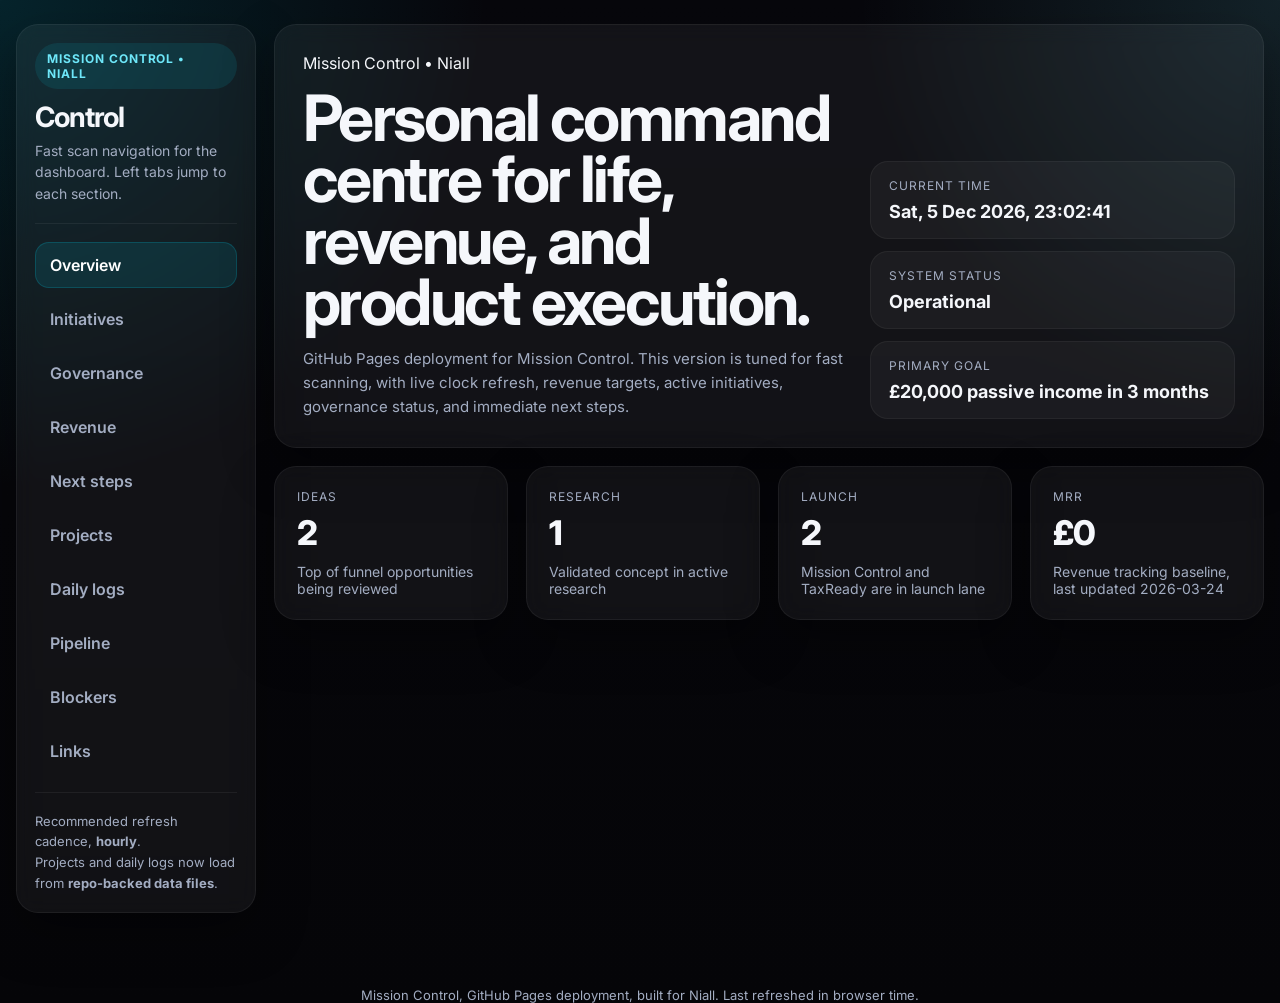
==== commit 84d6e4a1: "Make sidebar navigation show only selected tab content" ====
--- a/index.html
+++ b/index.html
@@ -483,6 +483,14 @@
       text-align: center;
       font-size: 13px;
       margin-top: 18px;
+    }
+
+    .tab-panel {
+      display: none;
+    }
+
+    .tab-panel.active {
+      display: block;
     }
 
     .kpi-grid {
@@ -536,7 +544,8 @@
     </aside>
 
     <main class="wrap">
-      <section class="hero" id="overview">
+      <section class="tab-panel active" id="overview">
+        <section class="hero">
         <div>
           <div class="eyebrow">Mission Control • Niall</div>
           <h1>Personal command centre for life, revenue, and product execution.</h1>
@@ -556,9 +565,9 @@
             <div class="value">£20,000 passive income in 3 months</div>
           </div>
         </div>
-      </section>
-
-      <section class="grid metrics">
+        </section>
+
+        <section class="grid metrics">
         <div class="card">
           <div class="label">Ideas</div>
           <div class="metric-value">2</div>
@@ -579,10 +588,12 @@
           <div class="metric-value">£0</div>
           <div class="metric-foot">Revenue tracking baseline, last updated 2026-03-24</div>
         </div>
+        </section>
       </section>
 
-      <section class="grid two-col">
-        <div class="card" id="initiatives">
+      <section class="tab-panel" id="initiatives">
+        <div class="grid two-col">
+          <div class="card">
           <div class="section-title">
             <h2>Key initiatives</h2>
             <span class="pill status-warn">Execution in progress</span>
@@ -631,7 +642,7 @@
           </div>
         </div>
 
-        <div class="card" id="governance">
+          <div class="card" id="governance-card">
           <div class="section-title">
             <h2>Governance and infrastructure</h2>
             <span class="pill status-good">GitHub Pages</span>
@@ -661,11 +672,47 @@
               <div class="value">Hourly target</div>
             </div>
           </div>
+          </div>
         </div>
       </section>
 
-      <section class="grid two-col">
-        <div class="card" id="revenue">
+      <section class="tab-panel" id="governance">
+        <div class="card">
+          <div class="section-title">
+            <h2>Governance and infrastructure</h2>
+            <span class="pill status-good">GitHub Pages</span>
+          </div>
+          <div class="list">
+            <li>Hosting path confirmed, <strong>Broggie1/Dashboard</strong>, GitHub Pages root.</li>
+            <li>Primary Discord channel in cron workflows, <strong>1485296459502059672</strong>.</li>
+            <li>Earlier failing cron jobs were moved off the broken OpenRouter route.</li>
+            <li>Active Memory is enabled for the main agent only, recent mode, balanced prompt style, 15 second timeout.</li>
+          </div>
+
+          <div class="kpi-grid">
+            <div class="kpi">
+              <div class="label">Hosting</div>
+              <div class="value">GitHub Pages</div>
+            </div>
+            <div class="kpi">
+              <div class="label">Primary model</div>
+              <div class="value">GPT 5.4</div>
+            </div>
+            <div class="kpi">
+              <div class="label">Dashboard type</div>
+              <div class="value">Single HTML file</div>
+            </div>
+            <div class="kpi">
+              <div class="label">Refresh model</div>
+              <div class="value">Hourly target</div>
+            </div>
+          </div>
+        </div>
+      </section>
+
+      <section class="tab-panel" id="revenue">
+        <div class="grid two-col">
+          <div class="card">
           <div class="section-title">
             <h2>Revenue targets</h2>
             <span class="pill">Current baseline</span>
@@ -686,7 +733,7 @@
           </div>
         </div>
 
-        <div class="card" id="next-steps">
+          <div class="card" id="next-steps-card">
           <div class="section-title">
             <h2>Immediate next steps</h2>
             <span class="pill status-warn">Actionable now</span>
@@ -697,10 +744,27 @@
             <li>Replace placeholder ESG links with committed briefs inside the Dashboard repo if you want them public.</li>
             <li>Decide whether to keep this GitHub Pages version public or move to private later.</li>
           </ul>
+          </div>
         </div>
       </section>
 
-      <section class="card" id="projects" style="margin-top:18px;">
+      <section class="tab-panel" id="next-steps">
+        <div class="card">
+          <div class="section-title">
+            <h2>Immediate next steps</h2>
+            <span class="pill status-warn">Actionable now</span>
+          </div>
+          <ul class="actions">
+            <li>Wire dashboard sections to repo-backed JSON or markdown for lighter updates.</li>
+            <li>Add automated publishing so cron summaries can update visible dashboard state hourly.</li>
+            <li>Replace placeholder ESG links with committed briefs inside the Dashboard repo if you want them public.</li>
+            <li>Decide whether to keep this GitHub Pages version public or move to private later.</li>
+          </ul>
+        </div>
+      </section>
+
+      <section class="tab-panel" id="projects">
+        <section class="card" style="margin-top:18px;">
         <div class="section-title">
           <h2>Projects</h2>
           <span class="pill">Repo-backed</span>
@@ -728,9 +792,11 @@
             <div class="project-list" data-column="done"></div>
           </div>
         </div>
+        </section>
       </section>
 
-      <section class="card" id="daily-logs" style="margin-top:18px;">
+      <section class="tab-panel" id="daily-logs">
+        <section class="card" style="margin-top:18px;">
         <div class="section-title">
           <h2>Daily log summary</h2>
           <span class="pill">Latest 20</span>
@@ -738,9 +804,11 @@
         <div class="log-list" id="dailyLogsList">
           <div class="project-empty">Loading daily logs...</div>
         </div>
+        </section>
       </section>
 
-      <section class="card" id="pipeline" style="margin-top:18px;">
+      <section class="tab-panel" id="pipeline">
+        <section class="card" style="margin-top:18px;">
         <div class="section-title">
           <h2>Workflow pipeline</h2>
           <span class="pill">Snapshot</span>
@@ -769,10 +837,11 @@
             <div class="item">No live revenue entries yet<small>Waiting on launch conversion</small></div>
           </div>
         </div>
+        </section>
       </section>
 
-      <section class="grid two-col">
-        <div class="card" id="blockers">
+      <section class="tab-panel" id="blockers">
+        <div class="card">
           <div class="section-title">
             <h2>Open blockers</h2>
             <span class="pill status-bad">3 open</span>
@@ -783,7 +852,11 @@
             <li><strong>Approve: Install email-handler skill</strong>, medium priority.</li>
           </div>
         </div>
-        <div class="card" id="links">
+        </div>
+      </section>
+
+      <section class="tab-panel" id="links">
+        <div class="card">
           <div class="section-title">
             <h2>Useful links</h2>
             <span class="pill">Repo sources</span>
@@ -816,19 +889,27 @@
     setInterval(tick, 1000);
 
     const navLinks = [...document.querySelectorAll('#nav a')];
-    const sections = navLinks
+    const panels = navLinks
       .map(link => document.querySelector(link.getAttribute('href')))
       .filter(Boolean);
 
-    const observer = new IntersectionObserver((entries) => {
-      entries.forEach(entry => {
-        if (!entry.isIntersecting) return;
-        const id = '#' + entry.target.id;
-        navLinks.forEach(link => link.classList.toggle('active', link.getAttribute('href') === id));
+    function setActivePanel(id) {
+      navLinks.forEach(link => link.classList.toggle('active', link.getAttribute('href') === '#' + id));
+      panels.forEach(panel => panel.classList.toggle('active', panel.id === id));
+      window.scrollTo({ top: 0, behavior: 'smooth' });
+    }
+
+    navLinks.forEach(link => {
+      link.addEventListener('click', (event) => {
+        event.preventDefault();
+        const id = link.getAttribute('href').replace('#', '');
+        setActivePanel(id);
+        history.replaceState(null, '', '#' + id);
       });
-    }, { rootMargin: '-20% 0px -65% 0px', threshold: 0.01 });
-
-    sections.forEach(section => observer.observe(section));
+    });
+
+    const initialPanel = location.hash.replace('#', '');
+    setActivePanel(initialPanel || 'overview');
 
     let projects = {
       backlog: [],
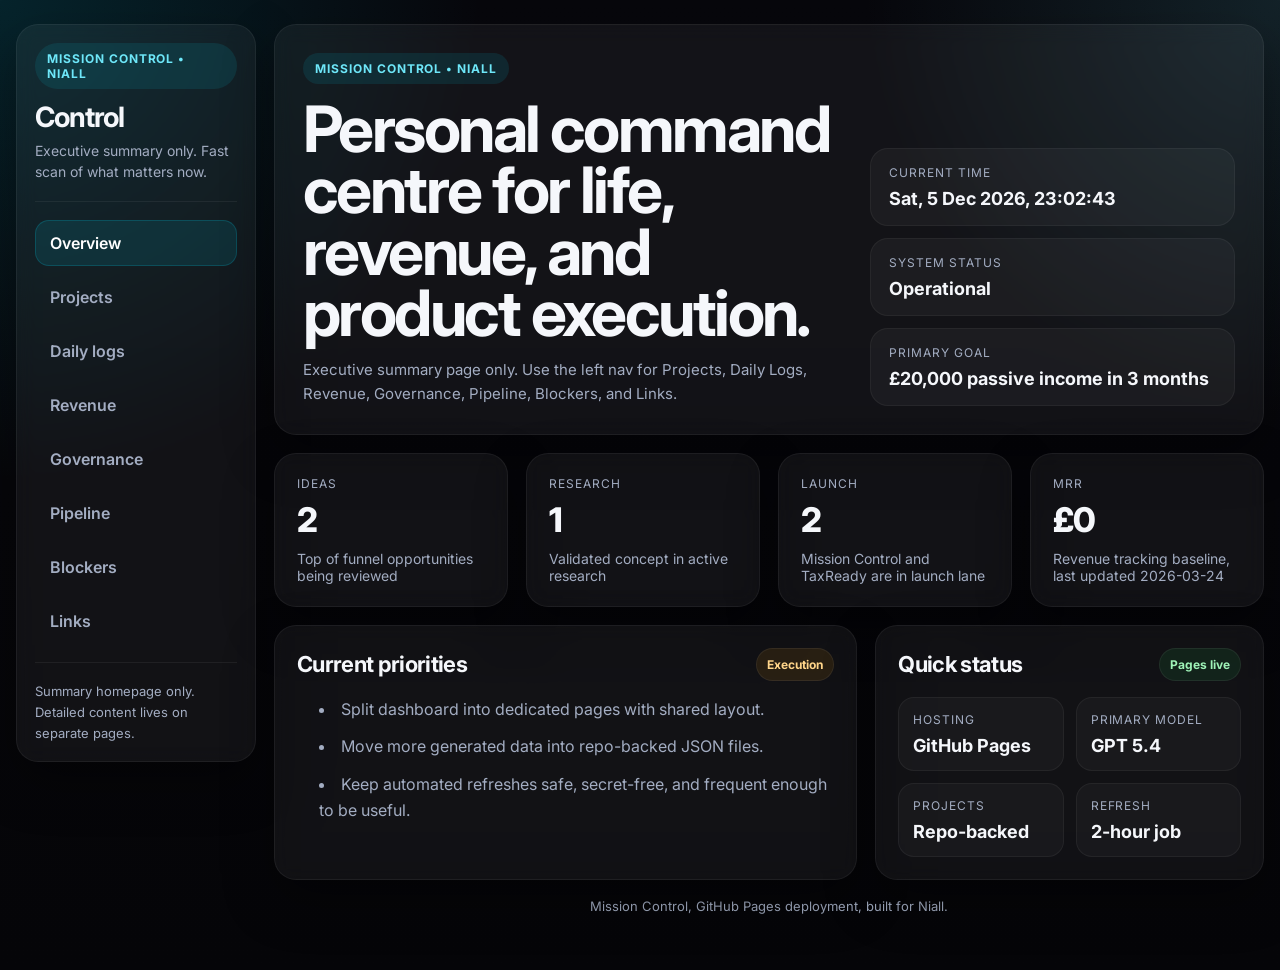
==== commit eb776b65: "Refactor Mission Control into multi-page dashboard architecture" ====
--- a/index.html
+++ b/index.html
@@ -1,1005 +1,4 @@
-<!DOCTYPE html>
-<html lang="en">
-<head>
-  <meta charset="UTF-8" />
-  <meta name="viewport" content="width=device-width, initial-scale=1.0" />
-  <title>Mission Control</title>
-  <link rel="preconnect" href="https://fonts.googleapis.com">
-  <link rel="preconnect" href="https://fonts.gstatic.com" crossorigin>
-  <link href="https://fonts.googleapis.com/css2?family=Inter:wght@400;500;600;700;800&display=swap" rel="stylesheet">
-  <style>
-    :root {
-      --bg: #050508;
-      --panel: rgba(255,255,255,0.05);
-      --panel-strong: rgba(255,255,255,0.08);
-      --border: rgba(255,255,255,0.06);
-      --text: #f5f7fb;
-      --muted: #a3adc2;
-      --accent: #00bcd4;
-      --accent-2: #6ee7f9;
-      --good: #22c55e;
-      --warn: #f59e0b;
-      --bad: #ef4444;
-      --shadow: 0 20px 50px rgba(0,0,0,0.35);
-      --radius: 22px;
-      --sidebar-width: 240px;
-    }
-
-    * { box-sizing: border-box; }
-    html { scroll-behavior: smooth; }
-    body {
-      margin: 0;
-      min-height: 100vh;
-      font-family: Inter, system-ui, sans-serif;
-      color: var(--text);
-      background:
-        radial-gradient(circle at top left, rgba(0,188,212,0.16), transparent 30%),
-        radial-gradient(circle at top right, rgba(110,231,249,0.12), transparent 26%),
-        linear-gradient(180deg, #07070c 0%, var(--bg) 100%);
-    }
-
-    .layout {
-      width: min(1440px, calc(100% - 32px));
-      margin: 0 auto;
-      padding: 24px 0 56px;
-      display: grid;
-      grid-template-columns: var(--sidebar-width) minmax(0, 1fr);
-      gap: 18px;
-      align-items: start;
-    }
-
-    .sidebar, .hero, .card {
-      background: var(--panel);
-      border: 1px solid var(--border);
-      backdrop-filter: blur(10px);
-      -webkit-backdrop-filter: blur(10px);
-      box-shadow: var(--shadow);
-      border-radius: var(--radius);
-    }
-
-    .sidebar {
-      position: sticky;
-      top: 18px;
-      padding: 18px;
-    }
-
-    .brand {
-      padding-bottom: 18px;
-      border-bottom: 1px solid rgba(255,255,255,0.06);
-      margin-bottom: 18px;
-    }
-
-    .brand .eyebrow {
-      display: inline-flex;
-      gap: 8px;
-      align-items: center;
-      padding: 8px 12px;
-      border-radius: 999px;
-      background: rgba(0,188,212,0.12);
-      color: var(--accent-2);
-      font-size: 12px;
-      font-weight: 700;
-      letter-spacing: 0.08em;
-      text-transform: uppercase;
-    }
-
-    .brand h1 {
-      font-size: 28px;
-      line-height: 1.02;
-      margin: 14px 0 8px;
-      letter-spacing: -0.04em;
-    }
-
-    .brand p {
-      color: var(--muted);
-      font-size: 14px;
-      line-height: 1.55;
-      margin: 0;
-    }
-
-    .nav {
-      display: grid;
-      gap: 8px;
-    }
-
-    .nav a {
-      display: block;
-      padding: 12px 14px;
-      border-radius: 14px;
-      color: var(--muted);
-      text-decoration: none;
-      border: 1px solid transparent;
-      transition: 0.2s ease;
-      font-weight: 600;
-    }
-
-    .nav a:hover,
-    .nav a.active {
-      color: white;
-      border-color: rgba(0,188,212,0.22);
-      background: rgba(0,188,212,0.12);
-    }
-
-    .sidebar-foot {
-      margin-top: 18px;
-      padding-top: 18px;
-      border-top: 1px solid rgba(255,255,255,0.06);
-      color: var(--muted);
-      font-size: 13px;
-      line-height: 1.6;
-    }
-
-    .wrap {
-      min-width: 0;
-    }
-
-    .hero {
-      padding: 28px;
-      display: grid;
-      grid-template-columns: 1.5fr 1fr;
-      gap: 20px;
-      align-items: end;
-    }
-
-    h1, h2, h3, p { margin: 0; }
-    .hero h1 {
-      font-size: clamp(34px, 6vw, 64px);
-      line-height: 0.96;
-      margin-top: 14px;
-      letter-spacing: -0.04em;
-    }
-
-    .sub {
-      color: var(--muted);
-      margin-top: 14px;
-      max-width: 720px;
-      line-height: 1.6;
-      font-size: 15px;
-    }
-
-    .hero-side {
-      display: grid;
-      gap: 12px;
-    }
-
-    .mini {
-      padding: 16px 18px;
-      border-radius: 18px;
-      background: rgba(255,255,255,0.04);
-      border: 1px solid rgba(255,255,255,0.05);
-    }
-
-    .mini .label, .label {
-      color: var(--muted);
-      font-size: 12px;
-      text-transform: uppercase;
-      letter-spacing: 0.08em;
-      margin-bottom: 8px;
-    }
-
-    .mini .value, .kpi .value {
-      font-size: 18px;
-      font-weight: 700;
-    }
-
-    .grid {
-      display: grid;
-      gap: 18px;
-      margin-top: 18px;
-    }
-
-    .metrics {
-      grid-template-columns: repeat(4, minmax(0, 1fr));
-    }
-
-    .card {
-      padding: 22px;
-      scroll-margin-top: 18px;
-    }
-
-    .metric-value {
-      font-size: 34px;
-      font-weight: 800;
-      letter-spacing: -0.04em;
-      margin-top: 8px;
-    }
-
-    .metric-foot {
-      color: var(--muted);
-      margin-top: 10px;
-      font-size: 14px;
-    }
-
-    .two-col {
-      grid-template-columns: 1.2fr 0.8fr;
-    }
-
-    .section-title {
-      display: flex;
-      justify-content: space-between;
-      align-items: center;
-      gap: 12px;
-      margin-bottom: 16px;
-    }
-
-    .section-title h2 {
-      font-size: 22px;
-      letter-spacing: -0.03em;
-    }
-
-    .pill {
-      padding: 8px 10px;
-      border-radius: 999px;
-      font-size: 12px;
-      font-weight: 700;
-      border: 1px solid var(--border);
-      color: var(--muted);
-    }
-
-    .status-good { color: #9ff3b8; background: rgba(34,197,94,0.1); }
-    .status-warn { color: #ffd58a; background: rgba(245,158,11,0.1); }
-    .status-bad { color: #ff9c9c; background: rgba(239,68,68,0.1); }
-
-    .initiative {
-      display: grid;
-      gap: 14px;
-      padding: 16px 0;
-      border-top: 1px solid rgba(255,255,255,0.06);
-    }
-
-    .initiative:first-of-type { border-top: 0; padding-top: 0; }
-
-    .initiative-head {
-      display: flex;
-      justify-content: space-between;
-      gap: 14px;
-      align-items: start;
-    }
-
-    .initiative p {
-      color: var(--muted);
-      line-height: 1.55;
-      font-size: 14px;
-    }
-
-    .links, .list {
-      display: grid;
-      gap: 10px;
-    }
-
-    a {
-      color: var(--accent-2);
-      text-decoration: none;
-    }
-
-    a:hover { color: white; }
-
-    .progress-block {
-      display: grid;
-      gap: 14px;
-      margin-top: 16px;
-    }
-
-    .progress-row {
-      display: grid;
-      gap: 8px;
-    }
-
-    .progress-head {
-      display: flex;
-      justify-content: space-between;
-      gap: 14px;
-      color: var(--muted);
-      font-size: 14px;
-    }
-
-    .bar {
-      height: 12px;
-      background: rgba(255,255,255,0.06);
-      border-radius: 999px;
-      overflow: hidden;
-    }
-
-    .bar > span {
-      display: block;
-      height: 100%;
-      width: 0%;
-      border-radius: inherit;
-      background: linear-gradient(90deg, var(--accent), var(--accent-2));
-    }
-
-    .kanban {
-      display: grid;
-      grid-template-columns: repeat(5, minmax(180px, 1fr));
-      gap: 14px;
-    }
-
-    .col {
-      border-radius: 18px;
-      background: rgba(255,255,255,0.03);
-      border: 1px solid rgba(255,255,255,0.05);
-      padding: 14px;
-    }
-
-    .col h3 {
-      font-size: 15px;
-      margin-bottom: 12px;
-    }
-
-    .item {
-      padding: 12px;
-      border-radius: 14px;
-      background: rgba(255,255,255,0.05);
-      border: 1px solid rgba(255,255,255,0.05);
-      margin-bottom: 10px;
-    }
-
-    .item small { color: var(--muted); display: block; margin-top: 6px; }
-
-    .projects-board-3 {
-      grid-template-columns: repeat(3, minmax(220px, 1fr));
-    }
-
-    .project-list {
-      min-height: 120px;
-    }
-
-    .project-card {
-      padding: 14px;
-      border-radius: 16px;
-      background: rgba(255,255,255,0.05);
-      border: 1px solid rgba(255,255,255,0.06);
-      margin-bottom: 12px;
-      cursor: pointer;
-      transition: transform 0.18s ease, border-color 0.18s ease, background 0.18s ease;
-    }
-
-    .project-card:hover {
-      transform: translateY(-2px);
-      border-color: rgba(0,188,212,0.28);
-      background: rgba(255,255,255,0.07);
-    }
-
-    .project-top {
-      display: flex;
-      justify-content: space-between;
-      gap: 10px;
-      align-items: start;
-      margin-bottom: 8px;
-    }
-
-    .project-title {
-      font-size: 15px;
-      font-weight: 700;
-      line-height: 1.4;
-    }
-
-    .project-preview {
-      color: var(--muted);
-      font-size: 13px;
-      line-height: 1.55;
-      margin-bottom: 10px;
-    }
-
-    .project-meta {
-      display: flex;
-      justify-content: space-between;
-      gap: 10px;
-      align-items: center;
-      color: var(--muted);
-      font-size: 12px;
-    }
-
-    .priority-badge {
-      display: inline-flex;
-      align-items: center;
-      padding: 5px 9px;
-      border-radius: 999px;
-      font-size: 11px;
-      font-weight: 800;
-      text-transform: uppercase;
-      letter-spacing: 0.06em;
-    }
-
-    .priority-high { background: rgba(239,68,68,0.14); color: #ff9c9c; }
-    .priority-medium { background: rgba(245,158,11,0.14); color: #ffd58a; }
-    .priority-low { background: rgba(34,197,94,0.14); color: #9ff3b8; }
-
-    .tab-btn {
-      border: 1px solid rgba(0,188,212,0.22);
-      background: rgba(0,188,212,0.12);
-      color: white;
-      padding: 8px 10px;
-      border-radius: 12px;
-      font: inherit;
-      font-size: 12px;
-      font-weight: 700;
-      cursor: pointer;
-    }
-
-    .project-empty {
-      color: var(--muted);
-      font-size: 13px;
-      padding: 10px 4px;
-    }
-
-    .log-list {
-      display: grid;
-      gap: 12px;
-    }
-
-    .log-item {
-      border-radius: 16px;
-      background: rgba(255,255,255,0.04);
-      border: 1px solid rgba(255,255,255,0.06);
-      overflow: hidden;
-    }
-
-    .log-summary {
-      list-style: none;
-      cursor: pointer;
-      padding: 14px 16px;
-      display: flex;
-      justify-content: space-between;
-      align-items: center;
-      gap: 14px;
-    }
-
-    .log-summary::-webkit-details-marker { display: none; }
-
-    .log-date {
-      font-weight: 700;
-      font-size: 14px;
-      margin-bottom: 4px;
-    }
-
-    .log-preview {
-      color: var(--muted);
-      font-size: 13px;
-      line-height: 1.55;
-    }
-
-    .log-content {
-      margin: 0;
-      padding: 0 16px 16px;
-      color: #d7deee;
-      white-space: pre-wrap;
-      font-size: 13px;
-      line-height: 1.6;
-      font-family: ui-monospace, SFMono-Regular, Menlo, monospace;
-      border-top: 1px solid rgba(255,255,255,0.06);
-      background: rgba(255,255,255,0.02);
-    }
-
-    .actions li, .list li {
-      color: var(--muted);
-      line-height: 1.6;
-      margin-left: 18px;
-      padding-left: 4px;
-    }
-
-    .footer {
-      color: var(--muted);
-      text-align: center;
-      font-size: 13px;
-      margin-top: 18px;
-    }
-
-    .tab-panel {
-      display: none;
-    }
-
-    .tab-panel.active {
-      display: block;
-    }
-
-    .kpi-grid {
-      display: grid;
-      grid-template-columns: repeat(2, minmax(0, 1fr));
-      gap: 12px;
-      margin-top: 12px;
-    }
-
-    .kpi {
-      padding: 14px;
-      border-radius: 16px;
-      background: rgba(255,255,255,0.03);
-      border: 1px solid rgba(255,255,255,0.05);
-    }
-
-    @media (max-width: 1100px) {
-      .layout,
-      .hero,
-      .metrics,
-      .two-col,
-      .kanban { grid-template-columns: 1fr; }
-      .sidebar { position: static; }
-    }
-  </style>
-</head>
-<body>
-  <div class="layout">
-    <aside class="sidebar">
-      <div class="brand">
-        <div class="eyebrow">Mission Control • Niall</div>
-        <h1>Control</h1>
-        <p>Fast scan navigation for the dashboard. Left tabs jump to each section.</p>
-      </div>
-      <nav class="nav" id="nav">
-        <a href="#overview" class="active">Overview</a>
-        <a href="#initiatives">Initiatives</a>
-        <a href="#governance">Governance</a>
-        <a href="#revenue">Revenue</a>
-        <a href="#next-steps">Next steps</a>
-        <a href="#projects">Projects</a>
-        <a href="#daily-logs">Daily logs</a>
-        <a href="#pipeline">Pipeline</a>
-        <a href="#blockers">Blockers</a>
-        <a href="#links">Links</a>
-      </nav>
-      <div class="sidebar-foot">
-        Recommended refresh cadence, <strong>hourly</strong>.<br>
-        Projects and daily logs now load from <strong>repo-backed data files</strong>.
-      </div>
-    </aside>
-
-    <main class="wrap">
-      <section class="tab-panel active" id="overview">
-        <section class="hero">
-        <div>
-          <div class="eyebrow">Mission Control • Niall</div>
-          <h1>Personal command centre for life, revenue, and product execution.</h1>
-          <p class="sub">GitHub Pages deployment for Mission Control. This version is tuned for fast scanning, with live clock refresh, revenue targets, active initiatives, governance status, and immediate next steps.</p>
-        </div>
-        <div class="hero-side">
-          <div class="mini">
-            <div class="label">Current time</div>
-            <div class="value" id="clock">Loading...</div>
-          </div>
-          <div class="mini">
-            <div class="label">System status</div>
-            <div class="value">Operational</div>
-          </div>
-          <div class="mini">
-            <div class="label">Primary goal</div>
-            <div class="value">£20,000 passive income in 3 months</div>
-          </div>
-        </div>
-        </section>
-
-        <section class="grid metrics">
-        <div class="card">
-          <div class="label">Ideas</div>
-          <div class="metric-value">2</div>
-          <div class="metric-foot">Top of funnel opportunities being reviewed</div>
-        </div>
-        <div class="card">
-          <div class="label">Research</div>
-          <div class="metric-value">1</div>
-          <div class="metric-foot">Validated concept in active research</div>
-        </div>
-        <div class="card">
-          <div class="label">Launch</div>
-          <div class="metric-value">2</div>
-          <div class="metric-foot">Mission Control and TaxReady are in launch lane</div>
-        </div>
-        <div class="card">
-          <div class="label">MRR</div>
-          <div class="metric-value">£0</div>
-          <div class="metric-foot">Revenue tracking baseline, last updated 2026-03-24</div>
-        </div>
-        </section>
-      </section>
-
-      <section class="tab-panel" id="initiatives">
-        <div class="grid two-col">
-          <div class="card">
-          <div class="section-title">
-            <h2>Key initiatives</h2>
-            <span class="pill status-warn">Execution in progress</span>
-          </div>
-
-          <div class="initiative">
-            <div class="initiative-head">
-              <div>
-                <h3>AI-ESG Compliance Scout</h3>
-                <p>Quick automated ESG risk scan for UK SMBs with executive summary and remediation prompts.</p>
-              </div>
-              <span class="pill status-good">MVP defined</span>
-            </div>
-            <div class="links">
-              <a href="https://github.com/Broggie1/Dashboard/tree/main/Templates" target="_blank" rel="noreferrer">Related repo content</a>
-              <a href="https://github.com/Broggie1/Dashboard/blob/main/SPEC.md" target="_blank" rel="noreferrer">Mission Control spec</a>
-            </div>
-          </div>
-
-          <div class="initiative">
-            <div class="initiative-head">
-              <div>
-                <h3>Automated ESG Reporting Assistant</h3>
-                <p>Turnkey reporting assistant for SMBs, aimed at generating a clean starter ESG report and compliance checklist.</p>
-              </div>
-              <span class="pill status-good">Pilot outlined</span>
-            </div>
-            <div class="links">
-              <a href="https://github.com/Broggie1/Dashboard/tree/main/TaxReady" target="_blank" rel="noreferrer">TaxReady folder</a>
-              <a href="https://github.com/Broggie1/Dashboard/tree/main/Research" target="_blank" rel="noreferrer">Research notes</a>
-            </div>
-          </div>
-
-          <div class="initiative">
-            <div class="initiative-head">
-              <div>
-                <h3>Mission Control dashboard</h3>
-                <p>GitHub Pages deployment is the chosen hosting path. The repo exists, Pages is active, and this single-file dashboard is the web surface.</p>
-              </div>
-              <span class="pill status-good">Live on Pages</span>
-            </div>
-            <div class="links">
-              <a href="https://github.com/Broggie1/Dashboard" target="_blank" rel="noreferrer">GitHub repository</a>
-              <a href="https://broggie1.github.io/Dashboard/" target="_blank" rel="noreferrer">Live dashboard URL</a>
-            </div>
-          </div>
-        </div>
-
-          <div class="card" id="governance-card">
-          <div class="section-title">
-            <h2>Governance and infrastructure</h2>
-            <span class="pill status-good">GitHub Pages</span>
-          </div>
-          <div class="list">
-            <li>Hosting path confirmed, <strong>Broggie1/Dashboard</strong>, GitHub Pages root.</li>
-            <li>Primary Discord channel in cron workflows, <strong>1485296459502059672</strong>.</li>
-            <li>Earlier failing cron jobs were moved off the broken OpenRouter route.</li>
-            <li>Active Memory is enabled for the main agent only, recent mode, balanced prompt style, 15 second timeout.</li>
-          </div>
-
-          <div class="kpi-grid">
-            <div class="kpi">
-              <div class="label">Hosting</div>
-              <div class="value">GitHub Pages</div>
-            </div>
-            <div class="kpi">
-              <div class="label">Primary model</div>
-              <div class="value">GPT 5.4</div>
-            </div>
-            <div class="kpi">
-              <div class="label">Dashboard type</div>
-              <div class="value">Single HTML file</div>
-            </div>
-            <div class="kpi">
-              <div class="label">Refresh model</div>
-              <div class="value">Hourly target</div>
-            </div>
-          </div>
-          </div>
-        </div>
-      </section>
-
-      <section class="tab-panel" id="governance">
-        <div class="card">
-          <div class="section-title">
-            <h2>Governance and infrastructure</h2>
-            <span class="pill status-good">GitHub Pages</span>
-          </div>
-          <div class="list">
-            <li>Hosting path confirmed, <strong>Broggie1/Dashboard</strong>, GitHub Pages root.</li>
-            <li>Primary Discord channel in cron workflows, <strong>1485296459502059672</strong>.</li>
-            <li>Earlier failing cron jobs were moved off the broken OpenRouter route.</li>
-            <li>Active Memory is enabled for the main agent only, recent mode, balanced prompt style, 15 second timeout.</li>
-          </div>
-
-          <div class="kpi-grid">
-            <div class="kpi">
-              <div class="label">Hosting</div>
-              <div class="value">GitHub Pages</div>
-            </div>
-            <div class="kpi">
-              <div class="label">Primary model</div>
-              <div class="value">GPT 5.4</div>
-            </div>
-            <div class="kpi">
-              <div class="label">Dashboard type</div>
-              <div class="value">Single HTML file</div>
-            </div>
-            <div class="kpi">
-              <div class="label">Refresh model</div>
-              <div class="value">Hourly target</div>
-            </div>
-          </div>
-        </div>
-      </section>
-
-      <section class="tab-panel" id="revenue">
-        <div class="grid two-col">
-          <div class="card">
-          <div class="section-title">
-            <h2>Revenue targets</h2>
-            <span class="pill">Current baseline</span>
-          </div>
-          <div class="progress-block">
-            <div class="progress-row">
-              <div class="progress-head"><span>3 month target</span><span>£0 / £20,000</span></div>
-              <div class="bar"><span style="width:0%"></span></div>
-            </div>
-            <div class="progress-row">
-              <div class="progress-head"><span>6 month target</span><span>£0 / £50,000</span></div>
-              <div class="bar"><span style="width:0%"></span></div>
-            </div>
-            <div class="progress-row">
-              <div class="progress-head"><span>12 month target</span><span>£0 / £1,000,000</span></div>
-              <div class="bar"><span style="width:0%"></span></div>
-            </div>
-          </div>
-        </div>
-
-          <div class="card" id="next-steps-card">
-          <div class="section-title">
-            <h2>Immediate next steps</h2>
-            <span class="pill status-warn">Actionable now</span>
-          </div>
-          <ul class="actions">
-            <li>Wire dashboard sections to repo-backed JSON or markdown for lighter updates.</li>
-            <li>Add automated publishing so cron summaries can update visible dashboard state hourly.</li>
-            <li>Replace placeholder ESG links with committed briefs inside the Dashboard repo if you want them public.</li>
-            <li>Decide whether to keep this GitHub Pages version public or move to private later.</li>
-          </ul>
-          </div>
-        </div>
-      </section>
-
-      <section class="tab-panel" id="next-steps">
-        <div class="card">
-          <div class="section-title">
-            <h2>Immediate next steps</h2>
-            <span class="pill status-warn">Actionable now</span>
-          </div>
-          <ul class="actions">
-            <li>Wire dashboard sections to repo-backed JSON or markdown for lighter updates.</li>
-            <li>Add automated publishing so cron summaries can update visible dashboard state hourly.</li>
-            <li>Replace placeholder ESG links with committed briefs inside the Dashboard repo if you want them public.</li>
-            <li>Decide whether to keep this GitHub Pages version public or move to private later.</li>
-          </ul>
-        </div>
-      </section>
-
-      <section class="tab-panel" id="projects">
-        <section class="card" style="margin-top:18px;">
-        <div class="section-title">
-          <h2>Projects</h2>
-          <span class="pill">Repo-backed</span>
-        </div>
-        <div class="kanban projects-board projects-board-3" id="projectsBoard">
-          <div class="col">
-            <div class="section-title" style="margin-bottom:12px;">
-              <h3>Backlog</h3>
-              <span class="pill">Shared</span>
-            </div>
-            <div class="project-list" data-column="backlog"></div>
-          </div>
-          <div class="col">
-            <div class="section-title" style="margin-bottom:12px;">
-              <h3>In Progress</h3>
-              <span class="pill">Shared</span>
-            </div>
-            <div class="project-list" data-column="inProgress"></div>
-          </div>
-          <div class="col">
-            <div class="section-title" style="margin-bottom:12px;">
-              <h3>Done</h3>
-              <span class="pill">Shared</span>
-            </div>
-            <div class="project-list" data-column="done"></div>
-          </div>
-        </div>
-        </section>
-      </section>
-
-      <section class="tab-panel" id="daily-logs">
-        <section class="card" style="margin-top:18px;">
-        <div class="section-title">
-          <h2>Daily log summary</h2>
-          <span class="pill">Latest 20</span>
-        </div>
-        <div class="log-list" id="dailyLogsList">
-          <div class="project-empty">Loading daily logs...</div>
-        </div>
-        </section>
-      </section>
-
-      <section class="tab-panel" id="pipeline">
-        <section class="card" style="margin-top:18px;">
-        <div class="section-title">
-          <h2>Workflow pipeline</h2>
-          <span class="pill">Snapshot</span>
-        </div>
-        <div class="kanban">
-          <div class="col">
-            <h3>Ideas</h3>
-            <div class="item">AI Money-Making Research<small>Created 2026-03-20</small></div>
-            <div class="item">Passive Income Research<small>Created 2026-03-20</small></div>
-          </div>
-          <div class="col">
-            <h3>Research</h3>
-            <div class="item">KGB Financial Quiz<small>Progress 100%, created 2026-03-15</small></div>
-          </div>
-          <div class="col">
-            <h3>Build</h3>
-            <div class="item">Automated Backup System<small>Weekly full + daily incremental, created 2026-03-21</small></div>
-          </div>
-          <div class="col">
-            <h3>Launch</h3>
-            <div class="item">Mission Control<small>Created 2026-03-20</small></div>
-            <div class="item">TaxReady<small>Created 2026-03-15</small></div>
-          </div>
-          <div class="col">
-            <h3>Revenue</h3>
-            <div class="item">No live revenue entries yet<small>Waiting on launch conversion</small></div>
-          </div>
-        </div>
-        </section>
-      </section>
-
-      <section class="tab-panel" id="blockers">
-        <div class="card">
-          <div class="section-title">
-            <h2>Open blockers</h2>
-            <span class="pill status-bad">3 open</span>
-          </div>
-          <div class="list">
-            <li><strong>Setup GitHub Repo & SSH Key</strong>, high priority.</li>
-            <li><strong>Discord token update</strong>, high priority.</li>
-            <li><strong>Approve: Install email-handler skill</strong>, medium priority.</li>
-          </div>
-        </div>
-        </div>
-      </section>
-
-      <section class="tab-panel" id="links">
-        <div class="card">
-          <div class="section-title">
-            <h2>Useful links</h2>
-            <span class="pill">Repo sources</span>
-          </div>
-          <div class="links">
-            <a href="https://github.com/Broggie1/Dashboard/blob/main/README.md" target="_blank" rel="noreferrer">README</a>
-            <a href="https://github.com/Broggie1/Dashboard/blob/main/SETUP.md" target="_blank" rel="noreferrer">Setup guide</a>
-            <a href="https://github.com/Broggie1/Dashboard/blob/main/SPEC.md" target="_blank" rel="noreferrer">Technical spec</a>
-            <a href="https://github.com/Broggie1/Dashboard/tree/main/data" target="_blank" rel="noreferrer">Data folder</a>
-          </div>
-        </div>
-      </section>
-
-      <div class="footer">
-        Mission Control, GitHub Pages deployment, built for Niall. Last refreshed in browser time.
-      </div>
-    </main>
-  </div>
-
-  <script>
-    const clock = document.getElementById('clock');
-    function tick() {
-      const now = new Date();
-      clock.textContent = now.toLocaleString('en-GB', {
-        weekday: 'short', year: 'numeric', month: 'short', day: 'numeric',
-        hour: '2-digit', minute: '2-digit', second: '2-digit'
-      });
-    }
-    tick();
-    setInterval(tick, 1000);
-
-    const navLinks = [...document.querySelectorAll('#nav a')];
-    const panels = navLinks
-      .map(link => document.querySelector(link.getAttribute('href')))
-      .filter(Boolean);
-
-    function setActivePanel(id) {
-      navLinks.forEach(link => link.classList.toggle('active', link.getAttribute('href') === '#' + id));
-      panels.forEach(panel => panel.classList.toggle('active', panel.id === id));
-      window.scrollTo({ top: 0, behavior: 'smooth' });
-    }
-
-    navLinks.forEach(link => {
-      link.addEventListener('click', (event) => {
-        event.preventDefault();
-        const id = link.getAttribute('href').replace('#', '');
-        setActivePanel(id);
-        history.replaceState(null, '', '#' + id);
-      });
-    });
-
-    const initialPanel = location.hash.replace('#', '');
-    setActivePanel(initialPanel || 'overview');
-
-    let projects = {
-      backlog: [],
-      inProgress: [],
-      done: []
-    };
-
-    function previewText(text) {
-      return (text || '').length > 90 ? text.slice(0, 90) + '…' : (text || 'No description yet.');
-    }
-
-    function renderProjects() {
-      document.querySelectorAll('.project-list').forEach(list => {
-        const column = list.dataset.column;
-        const items = projects[column] || [];
-        if (!items.length) {
-          list.innerHTML = '<div class="project-empty">No tasks yet.</div>';
-          return;
-        }
-        list.innerHTML = items.map(task => `
-          <article class="project-card">
-            <div class="project-top">
-              <div class="project-title">${escapeHtml(task.title)}</div>
-              <span class="priority-badge priority-${task.priority}">${task.priority}</span>
-            </div>
-            <div class="project-preview">${escapeHtml(previewText(task.description))}</div>
-            <div class="project-meta">
-              <span>${escapeHtml(task.created || '')}</span>
-              <span>Repo-backed shared view</span>
-            </div>
-          </article>
-        `).join('');
-      });
-    }
-
-    function escapeHtml(value) {
-      return String(value)
-        .replaceAll('&', '&amp;')
-        .replaceAll('<', '&lt;')
-        .replaceAll('>', '&gt;')
-        .replaceAll('"', '&quot;')
-        .replaceAll("'", '&#39;');
-    }
-
-    async function loadProjects() {
-      try {
-        const response = await fetch('./data/projects.json', { cache: 'no-store' });
-        if (!response.ok) throw new Error('Failed to load projects');
-        const data = await response.json();
-        projects = {
-          backlog: data.backlog || [],
-          inProgress: data.inProgress || [],
-          done: data.done || []
-        };
-      } catch (error) {
-        projects = { backlog: [], inProgress: [], done: [] };
-      }
-      renderProjects();
-    }
-
-    loadProjects();
-
-    async function loadDailyLogs() {
-      const container = document.getElementById('dailyLogsList');
-      try {
-        const response = await fetch('./data/daily-logs.json', { cache: 'no-store' });
-        if (!response.ok) throw new Error('Failed to load logs');
-        const logs = await response.json();
-        if (!logs.length) {
-          container.innerHTML = '<div class="project-empty">No daily logs found.</div>';
-          return;
-        }
-        container.innerHTML = logs.slice().reverse().map(log => `
-          <details class="log-item">
-            <summary class="log-summary">
-              <div>
-                <div class="log-date">${escapeHtml(log.date)}</div>
-                <div class="log-preview">${escapeHtml(log.summary || 'No summary available.')}</div>
-              </div>
-              <span class="pill">Expand</span>
-            </summary>
-            <pre class="log-content">${escapeHtml(log.content || '')}</pre>
-          </details>
-        `).join('');
-      } catch (error) {
-        container.innerHTML = '<div class="project-empty">Unable to load daily logs.</div>';
-      }
-    }
-
-    loadDailyLogs();
-  </script>
-</body>
-</html>
+<!DOCTYPE html><html lang="en"><head><meta charset="UTF-8"/><meta name="viewport" content="width=device-width, initial-scale=1.0"/><title>Mission Control</title><link rel="preconnect" href="https://fonts.googleapis.com"><link rel="preconnect" href="https://fonts.gstatic.com" crossorigin><link href="https://fonts.googleapis.com/css2?family=Inter:wght@400;500;600;700;800&display=swap" rel="stylesheet"><link rel="stylesheet" href="assets/app.css"></head><body><div id="app"></div><script src="assets/app.js"></script><script>document.getElementById('app').innerHTML = MissionControl.shell({active:'index.html',title:'Control',subtitle:'Executive summary only. Fast scan of what matters now.',foot:'Summary homepage only. Detailed content lives on separate pages.'}, `
+<section class="hero"><div><div class="eyebrow">Mission Control • Niall</div><h1>Personal command centre for life, revenue, and product execution.</h1><p class="sub">Executive summary page only. Use the left nav for Projects, Daily Logs, Revenue, Governance, Pipeline, Blockers, and Links.</p></div><div class="hero-side"><div class="mini"><div class="label">Current time</div><div class="value" id="clock">Loading...</div></div><div class="mini"><div class="label">System status</div><div class="value">Operational</div></div><div class="mini"><div class="label">Primary goal</div><div class="value">£20,000 passive income in 3 months</div></div></div></section>
+<section class="grid metrics"><div class="card"><div class="label">Ideas</div><div class="metric-value">2</div><div class="metric-foot">Top of funnel opportunities being reviewed</div></div><div class="card"><div class="label">Research</div><div class="metric-value">1</div><div class="metric-foot">Validated concept in active research</div></div><div class="card"><div class="label">Launch</div><div class="metric-value">2</div><div class="metric-foot">Mission Control and TaxReady are in launch lane</div></div><div class="card"><div class="label">MRR</div><div class="metric-value">£0</div><div class="metric-foot">Revenue tracking baseline, last updated 2026-03-24</div></div></section>
+<section class="grid two-col"><div class="card"><div class="section-title"><h2>Current priorities</h2><span class="pill status-warn">Execution</span></div><div class="list"><li>Split dashboard into dedicated pages with shared layout.</li><li>Move more generated data into repo-backed JSON files.</li><li>Keep automated refreshes safe, secret-free, and frequent enough to be useful.</li></div></div><div class="card"><div class="section-title"><h2>Quick status</h2><span class="pill status-good">Pages live</span></div><div class="kpi-grid"><div class="kpi"><div class="label">Hosting</div><div class="value">GitHub Pages</div></div><div class="kpi"><div class="label">Primary model</div><div class="value">GPT 5.4</div></div><div class="kpi"><div class="label">Projects</div><div class="value">Repo-backed</div></div><div class="kpi"><div class="label">Refresh</div><div class="value">2-hour job</div></div></div></div></section>`); MissionControl.tickClock();</script></body></html>
--- a/assets/app.css
+++ b/assets/app.css
@@ -0,0 +1,105 @@
+
+:root {
+  --bg: #050508;
+  --panel: rgba(255,255,255,0.05);
+  --border: rgba(255,255,255,0.06);
+  --text: #f5f7fb;
+  --muted: #a3adc2;
+  --accent: #00bcd4;
+  --accent-2: #6ee7f9;
+  --good: #22c55e;
+  --warn: #f59e0b;
+  --bad: #ef4444;
+  --shadow: 0 20px 50px rgba(0,0,0,0.35);
+  --radius: 22px;
+  --sidebar-width: 240px;
+}
+* { box-sizing: border-box; }
+html { scroll-behavior: smooth; }
+body {
+  margin: 0;
+  min-height: 100vh;
+  font-family: Inter, system-ui, sans-serif;
+  color: var(--text);
+  background:
+    radial-gradient(circle at top left, rgba(0,188,212,0.16), transparent 30%),
+    radial-gradient(circle at top right, rgba(110,231,249,0.12), transparent 26%),
+    linear-gradient(180deg, #07070c 0%, var(--bg) 100%);
+}
+.layout {
+  width: min(1440px, calc(100% - 32px));
+  margin: 0 auto;
+  padding: 24px 0 56px;
+  display: grid;
+  grid-template-columns: var(--sidebar-width) minmax(0, 1fr);
+  gap: 18px;
+  align-items: start;
+}
+.sidebar, .hero, .card {
+  background: var(--panel);
+  border: 1px solid var(--border);
+  backdrop-filter: blur(10px);
+  -webkit-backdrop-filter: blur(10px);
+  box-shadow: var(--shadow);
+  border-radius: var(--radius);
+}
+.sidebar { position: sticky; top: 18px; padding: 18px; }
+.brand { padding-bottom: 18px; border-bottom: 1px solid rgba(255,255,255,0.06); margin-bottom: 18px; }
+.eyebrow { display: inline-flex; gap: 8px; align-items: center; padding: 8px 12px; border-radius: 999px; background: rgba(0,188,212,0.12); color: var(--accent-2); font-size: 12px; font-weight: 700; letter-spacing: 0.08em; text-transform: uppercase; }
+.brand h1, .hero h1 { letter-spacing: -0.04em; margin: 14px 0 8px; }
+.brand h1 { font-size: 28px; line-height: 1.02; }
+.brand p, .sub, .muted { color: var(--muted); }
+.brand p { font-size: 14px; line-height: 1.55; margin: 0; }
+.nav { display: grid; gap: 8px; }
+.nav a { display: block; padding: 12px 14px; border-radius: 14px; color: var(--muted); text-decoration: none; border: 1px solid transparent; transition: 0.2s ease; font-weight: 600; }
+.nav a:hover, .nav a.active { color: white; border-color: rgba(0,188,212,0.22); background: rgba(0,188,212,0.12); }
+.sidebar-foot { margin-top: 18px; padding-top: 18px; border-top: 1px solid rgba(255,255,255,0.06); color: var(--muted); font-size: 13px; line-height: 1.6; }
+.wrap { min-width: 0; }
+.hero { padding: 28px; display: grid; grid-template-columns: 1.5fr 1fr; gap: 20px; align-items: end; }
+h1,h2,h3,p { margin: 0; }
+.hero h1 { font-size: clamp(34px, 6vw, 64px); line-height: 0.96; margin-top: 14px; }
+.sub { margin-top: 14px; max-width: 720px; line-height: 1.6; font-size: 15px; }
+.hero-side, .grid, .links, .list, .progress-block, .progress-row, .log-list { display: grid; gap: 12px; }
+.grid { gap: 18px; margin-top: 18px; }
+.metrics { grid-template-columns: repeat(4, minmax(0, 1fr)); }
+.two-col { grid-template-columns: 1.2fr 0.8fr; }
+.card { padding: 22px; }
+.label { color: var(--muted); font-size: 12px; text-transform: uppercase; letter-spacing: 0.08em; margin-bottom: 8px; }
+.mini { padding: 16px 18px; border-radius: 18px; background: rgba(255,255,255,0.04); border: 1px solid rgba(255,255,255,0.05); }
+.mini .value, .kpi .value { font-size: 18px; font-weight: 700; }
+.metric-value { font-size: 34px; font-weight: 800; letter-spacing: -0.04em; margin-top: 8px; }
+.metric-foot { color: var(--muted); margin-top: 10px; font-size: 14px; }
+.section-title { display: flex; justify-content: space-between; align-items: center; gap: 12px; margin-bottom: 16px; }
+.section-title h2 { font-size: 22px; letter-spacing: -0.03em; }
+.pill, .tab-btn { padding: 8px 10px; border-radius: 999px; font-size: 12px; font-weight: 700; border: 1px solid var(--border); color: var(--muted); }
+.status-good { color: #9ff3b8; background: rgba(34,197,94,0.1); }
+.status-warn { color: #ffd58a; background: rgba(245,158,11,0.1); }
+.status-bad { color: #ff9c9c; background: rgba(239,68,68,0.1); }
+.kpi-grid { display: grid; grid-template-columns: repeat(2, minmax(0, 1fr)); gap: 12px; margin-top: 12px; }
+.kpi, .col, .project-card, .log-item { padding: 14px; border-radius: 16px; background: rgba(255,255,255,0.03); border: 1px solid rgba(255,255,255,0.05); }
+.kanban { display: grid; grid-template-columns: repeat(5, minmax(180px, 1fr)); gap: 14px; }
+.projects-board-3 { grid-template-columns: repeat(3, minmax(220px, 1fr)); }
+.item { padding: 12px; border-radius: 14px; background: rgba(255,255,255,0.05); border: 1px solid rgba(255,255,255,0.05); margin-bottom: 10px; }
+.item small { color: var(--muted); display: block; margin-top: 6px; }
+.actions li, .list li { color: var(--muted); line-height: 1.6; margin-left: 18px; padding-left: 4px; }
+a { color: var(--accent-2); text-decoration: none; }
+a:hover { color: white; }
+.progress-head, .project-top, .project-meta, .log-summary { display: flex; justify-content: space-between; gap: 14px; align-items: center; }
+.bar { height: 12px; background: rgba(255,255,255,0.06); border-radius: 999px; overflow: hidden; }
+.bar > span { display: block; height: 100%; background: linear-gradient(90deg, var(--accent), var(--accent-2)); }
+.project-list { min-height: 120px; }
+.project-card { margin-bottom: 12px; }
+.project-title { font-size: 15px; font-weight: 700; line-height: 1.4; }
+.project-preview, .log-preview { color: var(--muted); font-size: 13px; line-height: 1.55; }
+.project-meta, .log-date { font-size: 12px; }
+.log-item { overflow: hidden; padding: 0; }
+.log-summary { list-style: none; cursor: pointer; padding: 14px 16px; align-items: start; }
+.log-summary::-webkit-details-marker { display:none; }
+.log-date { font-weight: 700; font-size: 14px; margin-bottom: 4px; }
+.log-content { margin: 0; padding: 0 16px 16px; color: #d7deee; white-space: pre-wrap; font-size: 13px; line-height: 1.6; font-family: ui-monospace, SFMono-Regular, Menlo, monospace; border-top: 1px solid rgba(255,255,255,0.06); background: rgba(255,255,255,0.02); }
+.priority-badge { display: inline-flex; align-items: center; padding: 5px 9px; border-radius: 999px; font-size: 11px; font-weight: 800; text-transform: uppercase; letter-spacing: 0.06em; }
+.priority-high { background: rgba(239,68,68,0.14); color: #ff9c9c; }
+.priority-medium { background: rgba(245,158,11,0.14); color: #ffd58a; }
+.priority-low { background: rgba(34,197,94,0.14); color: #9ff3b8; }
+.footer { color: var(--muted); text-align: center; font-size: 13px; margin-top: 18px; }
+@media (max-width: 1100px) { .layout,.hero,.metrics,.two-col,.kanban,.projects-board-3 { grid-template-columns: 1fr; } .sidebar { position: static; } }
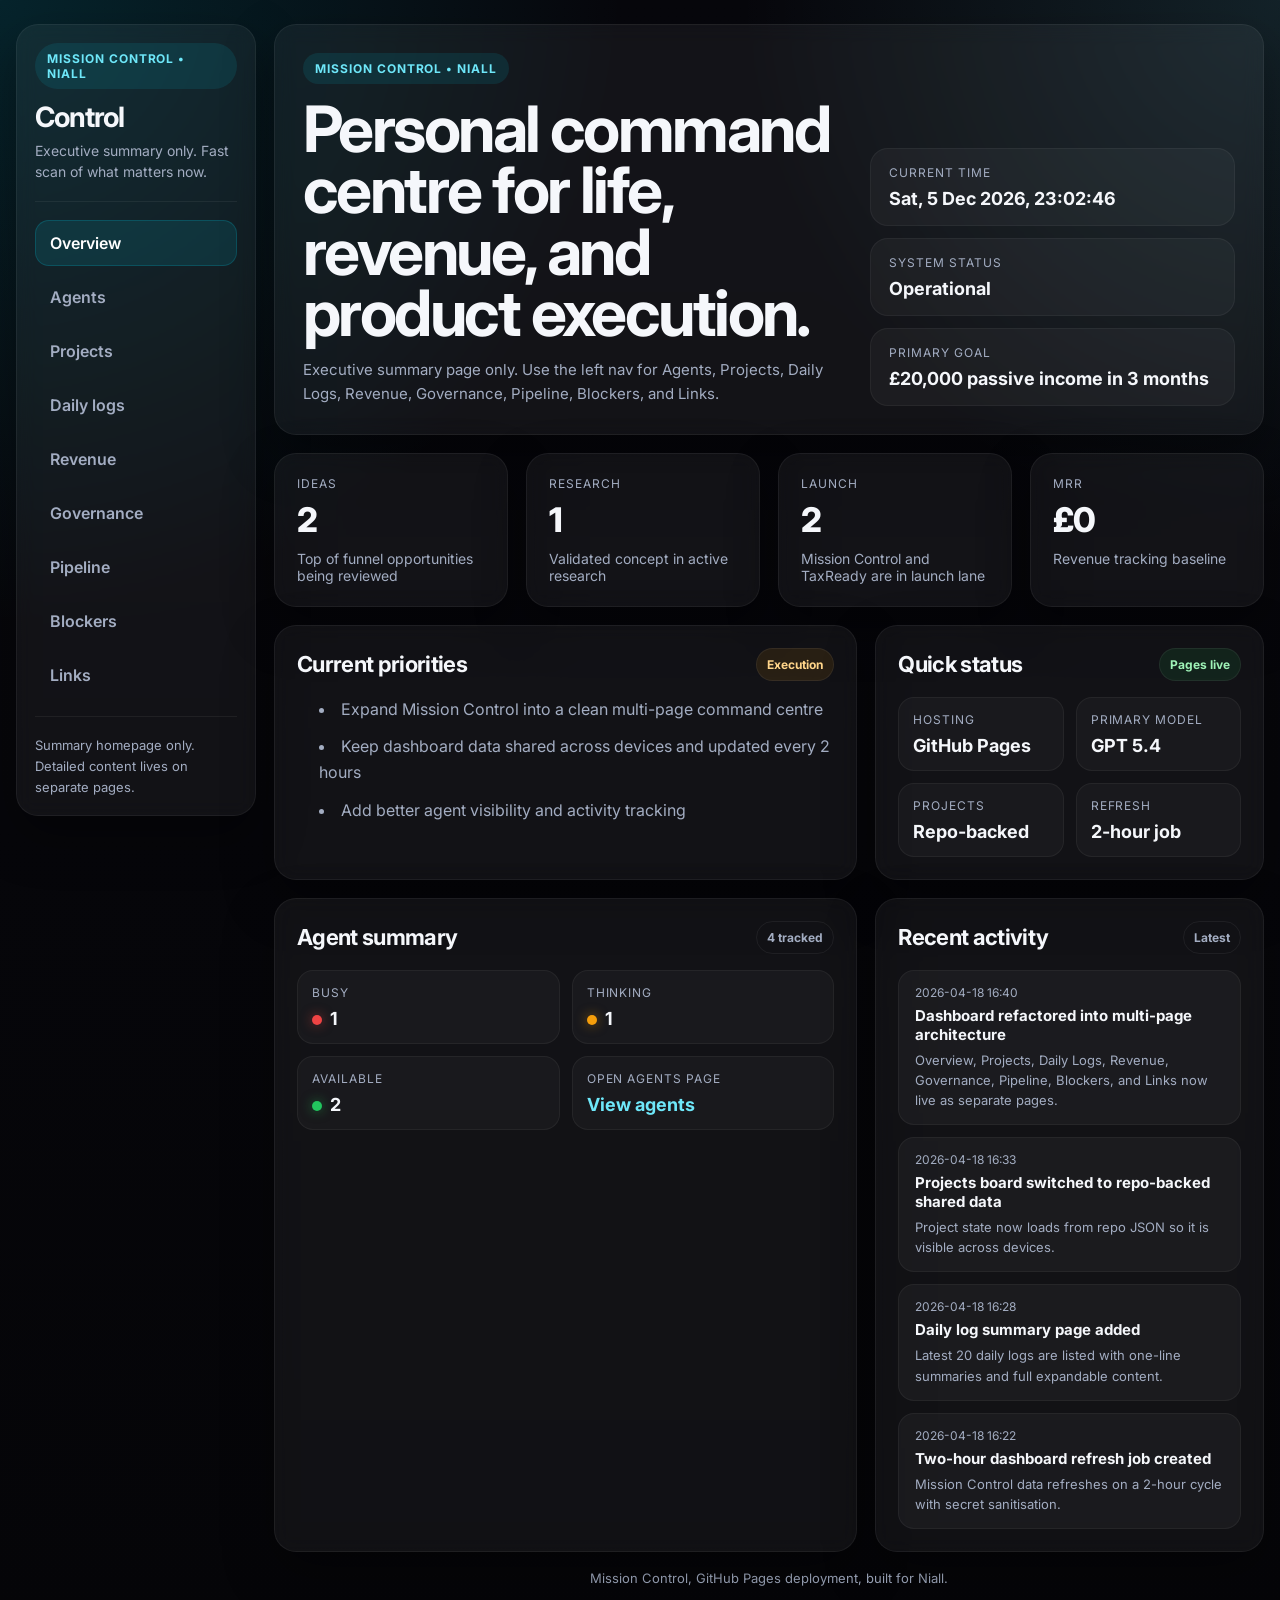
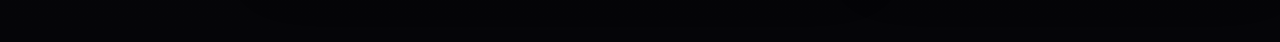
==== commit 06404aeb: "Add agents page, activity feed, and stronger summary homepage" ====
--- a/index.html
+++ b/index.html
@@ -1,4 +1,5 @@
-<!DOCTYPE html><html lang="en"><head><meta charset="UTF-8"/><meta name="viewport" content="width=device-width, initial-scale=1.0"/><title>Mission Control</title><link rel="preconnect" href="https://fonts.googleapis.com"><link rel="preconnect" href="https://fonts.gstatic.com" crossorigin><link href="https://fonts.googleapis.com/css2?family=Inter:wght@400;500;600;700;800&display=swap" rel="stylesheet"><link rel="stylesheet" href="assets/app.css"></head><body><div id="app"></div><script src="assets/app.js"></script><script>document.getElementById('app').innerHTML = MissionControl.shell({active:'index.html',title:'Control',subtitle:'Executive summary only. Fast scan of what matters now.',foot:'Summary homepage only. Detailed content lives on separate pages.'}, `
-<section class="hero"><div><div class="eyebrow">Mission Control • Niall</div><h1>Personal command centre for life, revenue, and product execution.</h1><p class="sub">Executive summary page only. Use the left nav for Projects, Daily Logs, Revenue, Governance, Pipeline, Blockers, and Links.</p></div><div class="hero-side"><div class="mini"><div class="label">Current time</div><div class="value" id="clock">Loading...</div></div><div class="mini"><div class="label">System status</div><div class="value">Operational</div></div><div class="mini"><div class="label">Primary goal</div><div class="value">£20,000 passive income in 3 months</div></div></div></section>
-<section class="grid metrics"><div class="card"><div class="label">Ideas</div><div class="metric-value">2</div><div class="metric-foot">Top of funnel opportunities being reviewed</div></div><div class="card"><div class="label">Research</div><div class="metric-value">1</div><div class="metric-foot">Validated concept in active research</div></div><div class="card"><div class="label">Launch</div><div class="metric-value">2</div><div class="metric-foot">Mission Control and TaxReady are in launch lane</div></div><div class="card"><div class="label">MRR</div><div class="metric-value">£0</div><div class="metric-foot">Revenue tracking baseline, last updated 2026-03-24</div></div></section>
-<section class="grid two-col"><div class="card"><div class="section-title"><h2>Current priorities</h2><span class="pill status-warn">Execution</span></div><div class="list"><li>Split dashboard into dedicated pages with shared layout.</li><li>Move more generated data into repo-backed JSON files.</li><li>Keep automated refreshes safe, secret-free, and frequent enough to be useful.</li></div></div><div class="card"><div class="section-title"><h2>Quick status</h2><span class="pill status-good">Pages live</span></div><div class="kpi-grid"><div class="kpi"><div class="label">Hosting</div><div class="value">GitHub Pages</div></div><div class="kpi"><div class="label">Primary model</div><div class="value">GPT 5.4</div></div><div class="kpi"><div class="label">Projects</div><div class="value">Repo-backed</div></div><div class="kpi"><div class="label">Refresh</div><div class="value">2-hour job</div></div></div></div></section>`); MissionControl.tickClock();</script></body></html>+<!DOCTYPE html><html lang="en"><head><meta charset="UTF-8"/><meta name="viewport" content="width=device-width, initial-scale=1.0"/><title>Mission Control</title><link rel="preconnect" href="https://fonts.googleapis.com"><link rel="preconnect" href="https://fonts.gstatic.com" crossorigin><link href="https://fonts.googleapis.com/css2?family=Inter:wght@400;500;600;700;800&display=swap" rel="stylesheet"><link rel="stylesheet" href="assets/app.css"></head><body><div id="app"></div><script src="assets/app.js"></script><script>(async()=>{const summary=await MissionControl.loadJson('./data/summary.json',{}); const agents=await MissionControl.loadJson('./data/agents.json',[]); const activity=await MissionControl.loadJson('./data/activity.json',[]); const statusCounts={red:0,amber:0,green:0}; agents.forEach(a=>statusCounts[a.status]=(statusCounts[a.status]||0)+1); document.getElementById('app').innerHTML = MissionControl.shell({active:'index.html',title:'Control',subtitle:'Executive summary only. Fast scan of what matters now.',foot:'Summary homepage only. Detailed content lives on separate pages.'}, `
+<section class="hero"><div><div class="eyebrow">Mission Control • Niall</div><h1>Personal command centre for life, revenue, and product execution.</h1><p class="sub">Executive summary page only. Use the left nav for Agents, Projects, Daily Logs, Revenue, Governance, Pipeline, Blockers, and Links.</p></div><div class="hero-side"><div class="mini"><div class="label">Current time</div><div class="value" id="clock">Loading...</div></div><div class="mini"><div class="label">System status</div><div class="value">${MissionControl.esc(summary.systemStatus || 'Operational')}</div></div><div class="mini"><div class="label">Primary goal</div><div class="value">${MissionControl.esc(summary.primaryGoal || '£20,000 passive income in 3 months')}</div></div></div></section>
+<section class="grid metrics"><div class="card"><div class="label">Ideas</div><div class="metric-value">${MissionControl.esc(summary.metrics?.ideas ?? 0)}</div><div class="metric-foot">Top of funnel opportunities being reviewed</div></div><div class="card"><div class="label">Research</div><div class="metric-value">${MissionControl.esc(summary.metrics?.research ?? 0)}</div><div class="metric-foot">Validated concept in active research</div></div><div class="card"><div class="label">Launch</div><div class="metric-value">${MissionControl.esc(summary.metrics?.launch ?? 0)}</div><div class="metric-foot">Mission Control and TaxReady are in launch lane</div></div><div class="card"><div class="label">MRR</div><div class="metric-value">${MissionControl.esc(summary.metrics?.mrr ?? '£0')}</div><div class="metric-foot">Revenue tracking baseline</div></div></section>
+<section class="grid two-col"><div class="card"><div class="section-title"><h2>Current priorities</h2><span class="pill status-warn">Execution</span></div><div class="list">${(summary.priorities||[]).map(item=>`<li>${MissionControl.esc(item)}</li>`).join('')}</div></div><div class="card"><div class="section-title"><h2>Quick status</h2><span class="pill status-good">Pages live</span></div><div class="kpi-grid"><div class="kpi"><div class="label">Hosting</div><div class="value">${MissionControl.esc(summary.quickStatus?.hosting || 'GitHub Pages')}</div></div><div class="kpi"><div class="label">Primary model</div><div class="value">${MissionControl.esc(summary.quickStatus?.primaryModel || 'GPT 5.4')}</div></div><div class="kpi"><div class="label">Projects</div><div class="value">${MissionControl.esc(summary.quickStatus?.projects || 'Repo-backed')}</div></div><div class="kpi"><div class="label">Refresh</div><div class="value">${MissionControl.esc(summary.quickStatus?.refresh || '2-hour job')}</div></div></div></div></section>
+<section class="grid two-col"><div class="card"><div class="section-title"><h2>Agent summary</h2><span class="pill">${agents.length} tracked</span></div><div class="kpi-grid"><div class="kpi"><div class="label">Busy</div><div class="value"><span class="status-dot dot-red"></span>${statusCounts.red || 0}</div></div><div class="kpi"><div class="label">Thinking</div><div class="value"><span class="status-dot dot-amber"></span>${statusCounts.amber || 0}</div></div><div class="kpi"><div class="label">Available</div><div class="value"><span class="status-dot dot-green"></span>${statusCounts.green || 0}</div></div><div class="kpi"><div class="label">Open agents page</div><div class="value"><a href="agents.html">View agents</a></div></div></div></div><div class="card"><div class="section-title"><h2>Recent activity</h2><span class="pill">Latest</span></div><div class="activity-list">${activity.map(item=>`<article class="activity-item"><div class="activity-time">${MissionControl.esc(item.time)}</div><div class="activity-title">${MissionControl.esc(item.title)}</div><div class="project-preview">${MissionControl.esc(item.detail)}</div></article>`).join('')}</div></div></section>`); MissionControl.tickClock();})();</script></body></html>
--- a/assets/app.css
+++ b/assets/app.css
@@ -54,6 +54,7 @@
 .nav a { display: block; padding: 12px 14px; border-radius: 14px; color: var(--muted); text-decoration: none; border: 1px solid transparent; transition: 0.2s ease; font-weight: 600; }
 .nav a:hover, .nav a.active { color: white; border-color: rgba(0,188,212,0.22); background: rgba(0,188,212,0.12); }
 .sidebar-foot { margin-top: 18px; padding-top: 18px; border-top: 1px solid rgba(255,255,255,0.06); color: var(--muted); font-size: 13px; line-height: 1.6; }
+.page-stack { display:grid; gap:18px; }
 .wrap { min-width: 0; }
 .hero { padding: 28px; display: grid; grid-template-columns: 1.5fr 1fr; gap: 20px; align-items: end; }
 h1,h2,h3,p { margin: 0; }
@@ -93,6 +94,20 @@
 .project-preview, .log-preview { color: var(--muted); font-size: 13px; line-height: 1.55; }
 .project-meta, .log-date { font-size: 12px; }
 .log-item { overflow: hidden; padding: 0; }
+.agent-grid { display:grid; grid-template-columns: repeat(2, minmax(0,1fr)); gap:16px; }
+.agent-card { padding:18px; border-radius:18px; background: rgba(255,255,255,0.04); border:1px solid rgba(255,255,255,0.06); }
+.agent-head { display:flex; justify-content:space-between; align-items:flex-start; gap:12px; margin-bottom:10px; }
+.agent-name { font-size:18px; font-weight:700; }
+.agent-task { color: var(--muted); font-size:14px; line-height:1.6; margin:10px 0 14px; }
+.agent-meta { display:grid; grid-template-columns: repeat(2,minmax(0,1fr)); gap:10px; }
+.status-dot { width:10px; height:10px; border-radius:999px; display:inline-block; margin-right:8px; }
+.dot-red { background: var(--bad); box-shadow: 0 0 12px rgba(239,68,68,0.5); }
+.dot-amber { background: var(--warn); box-shadow: 0 0 12px rgba(245,158,11,0.5); }
+.dot-green { background: var(--good); box-shadow: 0 0 12px rgba(34,197,94,0.5); }
+.activity-list { display:grid; gap:12px; }
+.activity-item { padding:14px 16px; border-radius:16px; background: rgba(255,255,255,0.04); border:1px solid rgba(255,255,255,0.05); }
+.activity-time { color: var(--muted); font-size:12px; margin-bottom:6px; }
+.activity-title { font-size:15px; font-weight:700; margin-bottom:6px; }
 .log-summary { list-style: none; cursor: pointer; padding: 14px 16px; align-items: start; }
 .log-summary::-webkit-details-marker { display:none; }
 .log-date { font-weight: 700; font-size: 14px; margin-bottom: 4px; }
@@ -102,4 +117,4 @@
 .priority-medium { background: rgba(245,158,11,0.14); color: #ffd58a; }
 .priority-low { background: rgba(34,197,94,0.14); color: #9ff3b8; }
 .footer { color: var(--muted); text-align: center; font-size: 13px; margin-top: 18px; }
-@media (max-width: 1100px) { .layout,.hero,.metrics,.two-col,.kanban,.projects-board-3 { grid-template-columns: 1fr; } .sidebar { position: static; } }
+@media (max-width: 1100px) { .layout,.hero,.metrics,.two-col,.kanban,.projects-board-3,.agent-grid,.agent-meta { grid-template-columns: 1fr; } .sidebar { position: static; } }
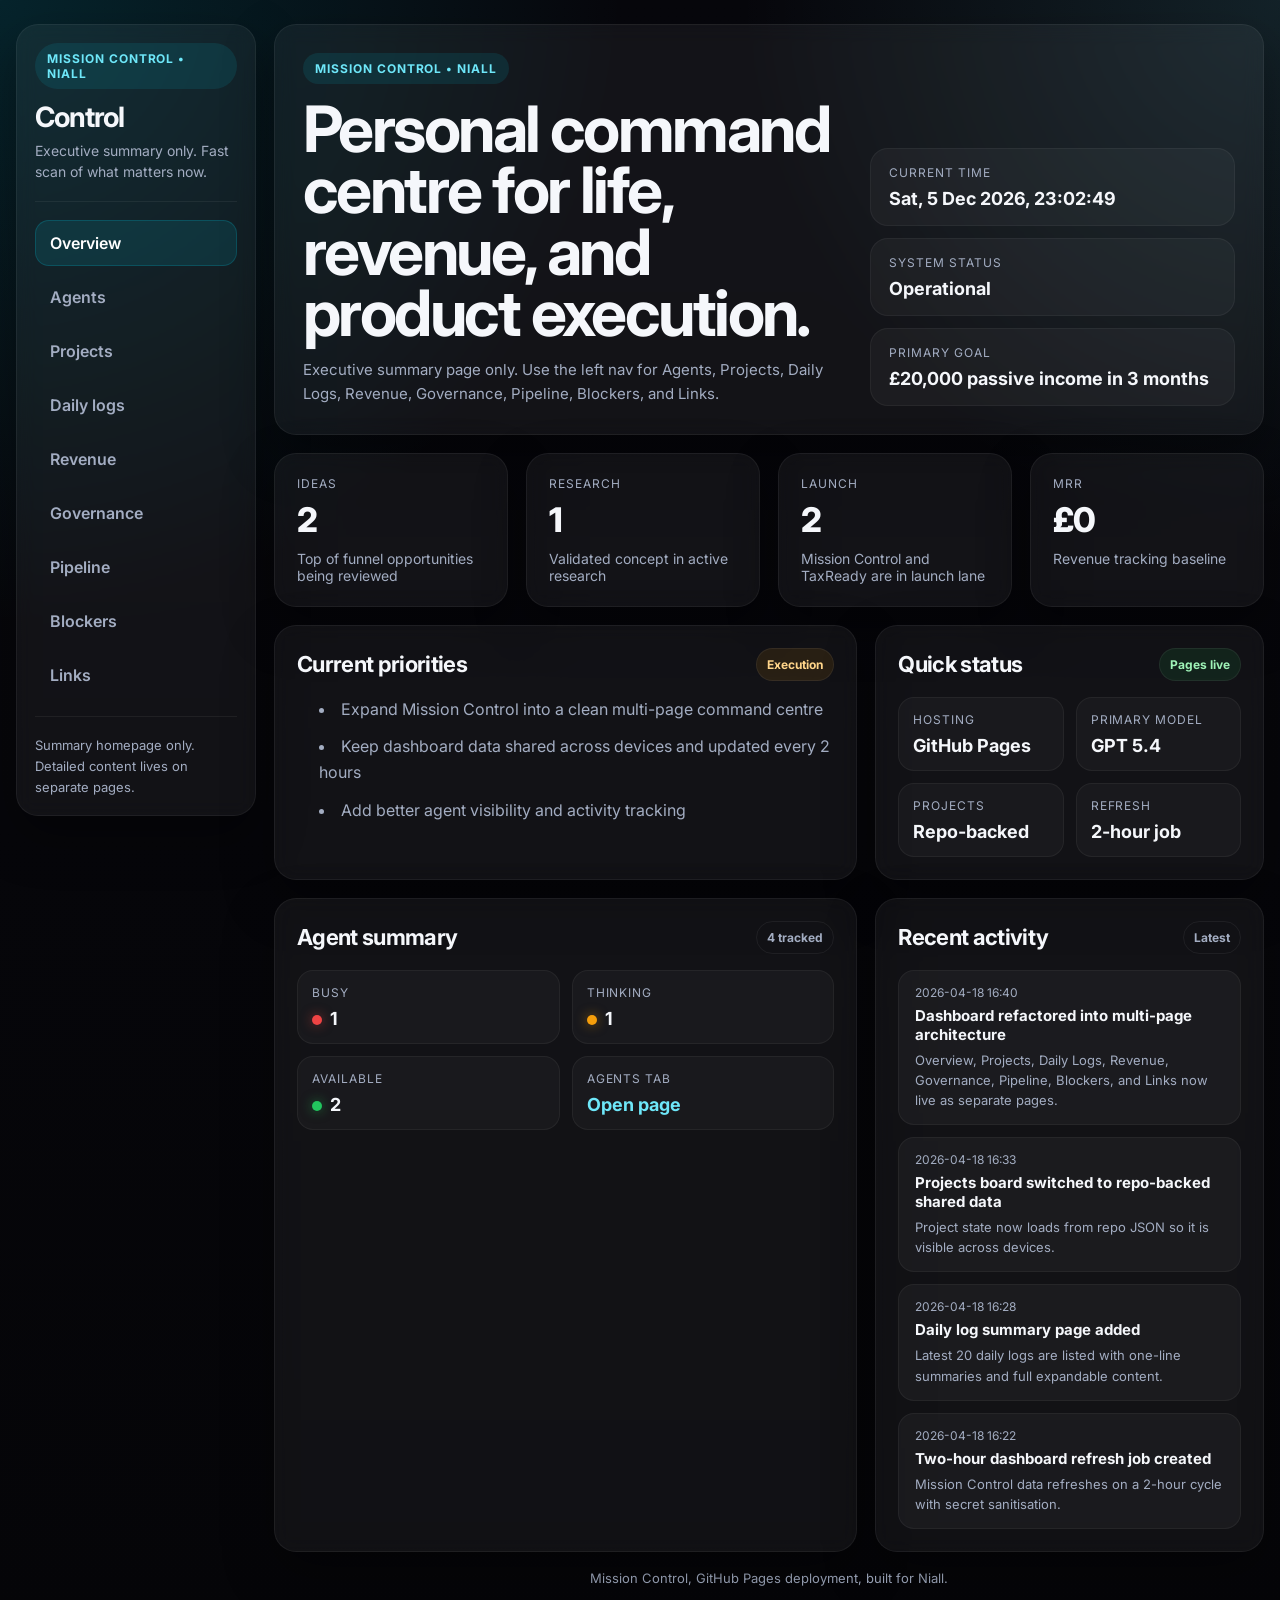
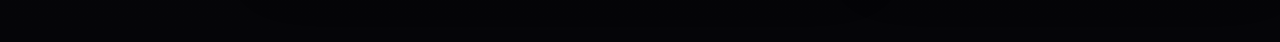
==== commit 68aa4d43: "Improve agents page formatting and homepage agents link" ====
--- a/index.html
+++ b/index.html
@@ -2,4 +2,4 @@
 <section class="hero"><div><div class="eyebrow">Mission Control • Niall</div><h1>Personal command centre for life, revenue, and product execution.</h1><p class="sub">Executive summary page only. Use the left nav for Agents, Projects, Daily Logs, Revenue, Governance, Pipeline, Blockers, and Links.</p></div><div class="hero-side"><div class="mini"><div class="label">Current time</div><div class="value" id="clock">Loading...</div></div><div class="mini"><div class="label">System status</div><div class="value">${MissionControl.esc(summary.systemStatus || 'Operational')}</div></div><div class="mini"><div class="label">Primary goal</div><div class="value">${MissionControl.esc(summary.primaryGoal || '£20,000 passive income in 3 months')}</div></div></div></section>
 <section class="grid metrics"><div class="card"><div class="label">Ideas</div><div class="metric-value">${MissionControl.esc(summary.metrics?.ideas ?? 0)}</div><div class="metric-foot">Top of funnel opportunities being reviewed</div></div><div class="card"><div class="label">Research</div><div class="metric-value">${MissionControl.esc(summary.metrics?.research ?? 0)}</div><div class="metric-foot">Validated concept in active research</div></div><div class="card"><div class="label">Launch</div><div class="metric-value">${MissionControl.esc(summary.metrics?.launch ?? 0)}</div><div class="metric-foot">Mission Control and TaxReady are in launch lane</div></div><div class="card"><div class="label">MRR</div><div class="metric-value">${MissionControl.esc(summary.metrics?.mrr ?? '£0')}</div><div class="metric-foot">Revenue tracking baseline</div></div></section>
 <section class="grid two-col"><div class="card"><div class="section-title"><h2>Current priorities</h2><span class="pill status-warn">Execution</span></div><div class="list">${(summary.priorities||[]).map(item=>`<li>${MissionControl.esc(item)}</li>`).join('')}</div></div><div class="card"><div class="section-title"><h2>Quick status</h2><span class="pill status-good">Pages live</span></div><div class="kpi-grid"><div class="kpi"><div class="label">Hosting</div><div class="value">${MissionControl.esc(summary.quickStatus?.hosting || 'GitHub Pages')}</div></div><div class="kpi"><div class="label">Primary model</div><div class="value">${MissionControl.esc(summary.quickStatus?.primaryModel || 'GPT 5.4')}</div></div><div class="kpi"><div class="label">Projects</div><div class="value">${MissionControl.esc(summary.quickStatus?.projects || 'Repo-backed')}</div></div><div class="kpi"><div class="label">Refresh</div><div class="value">${MissionControl.esc(summary.quickStatus?.refresh || '2-hour job')}</div></div></div></div></section>
-<section class="grid two-col"><div class="card"><div class="section-title"><h2>Agent summary</h2><span class="pill">${agents.length} tracked</span></div><div class="kpi-grid"><div class="kpi"><div class="label">Busy</div><div class="value"><span class="status-dot dot-red"></span>${statusCounts.red || 0}</div></div><div class="kpi"><div class="label">Thinking</div><div class="value"><span class="status-dot dot-amber"></span>${statusCounts.amber || 0}</div></div><div class="kpi"><div class="label">Available</div><div class="value"><span class="status-dot dot-green"></span>${statusCounts.green || 0}</div></div><div class="kpi"><div class="label">Open agents page</div><div class="value"><a href="agents.html">View agents</a></div></div></div></div><div class="card"><div class="section-title"><h2>Recent activity</h2><span class="pill">Latest</span></div><div class="activity-list">${activity.map(item=>`<article class="activity-item"><div class="activity-time">${MissionControl.esc(item.time)}</div><div class="activity-title">${MissionControl.esc(item.title)}</div><div class="project-preview">${MissionControl.esc(item.detail)}</div></article>`).join('')}</div></div></section>`); MissionControl.tickClock();})();</script></body></html>+<section class="grid two-col"><div class="card"><div class="section-title"><h2>Agent summary</h2><span class="pill">${agents.length} tracked</span></div><div class="kpi-grid"><div class="kpi"><div class="label">Busy</div><div class="value"><span class="status-dot dot-red"></span>${statusCounts.red || 0}</div></div><div class="kpi"><div class="label">Thinking</div><div class="value"><span class="status-dot dot-amber"></span>${statusCounts.amber || 0}</div></div><div class="kpi"><div class="label">Available</div><div class="value"><span class="status-dot dot-green"></span>${statusCounts.green || 0}</div></div><div class="kpi"><div class="label">Agents tab</div><div class="value"><a href="agents.html">Open page</a></div></div></div></div><div class="card"><div class="section-title"><h2>Recent activity</h2><span class="pill">Latest</span></div><div class="activity-list">${activity.map(item=>`<article class="activity-item"><div class="activity-time">${MissionControl.esc(item.time)}</div><div class="activity-title">${MissionControl.esc(item.title)}</div><div class="project-preview">${MissionControl.esc(item.detail)}</div></article>`).join('')}</div></div></section>`); MissionControl.tickClock();})();</script></body></html>
--- a/assets/app.css
+++ b/assets/app.css
@@ -95,12 +95,16 @@
 .project-meta, .log-date { font-size: 12px; }
 .log-item { overflow: hidden; padding: 0; }
 .agent-grid { display:grid; grid-template-columns: repeat(2, minmax(0,1fr)); gap:16px; }
-.agent-card { padding:18px; border-radius:18px; background: rgba(255,255,255,0.04); border:1px solid rgba(255,255,255,0.06); }
+.agent-card { padding:18px; border-radius:18px; background: linear-gradient(180deg, rgba(255,255,255,0.05), rgba(255,255,255,0.03)); border:1px solid rgba(255,255,255,0.06); }
 .agent-head { display:flex; justify-content:space-between; align-items:flex-start; gap:12px; margin-bottom:10px; }
 .agent-name { font-size:18px; font-weight:700; }
-.agent-task { color: var(--muted); font-size:14px; line-height:1.6; margin:10px 0 14px; }
+.agent-status-line { display:flex; align-items:center; color: var(--muted); font-size:13px; margin-top:6px; }
+.agent-task { color: var(--muted); font-size:14px; line-height:1.6; margin:10px 0 14px; min-height: 44px; }
 .agent-meta { display:grid; grid-template-columns: repeat(2,minmax(0,1fr)); gap:10px; }
-.status-dot { width:10px; height:10px; border-radius:999px; display:inline-block; margin-right:8px; }
+.agent-summary-grid { display:grid; grid-template-columns: repeat(4, minmax(0,1fr)); gap:14px; }
+.agent-summary-card { padding:16px; border-radius:16px; background: rgba(255,255,255,0.04); border:1px solid rgba(255,255,255,0.05); }
+.agent-summary-value { font-size:28px; font-weight:800; letter-spacing:-0.04em; display:flex; align-items:center; gap:8px; }
+.status-dot { width:10px; height:10px; border-radius:999px; display:inline-block; margin-right:8px; flex: 0 0 auto; }
 .dot-red { background: var(--bad); box-shadow: 0 0 12px rgba(239,68,68,0.5); }
 .dot-amber { background: var(--warn); box-shadow: 0 0 12px rgba(245,158,11,0.5); }
 .dot-green { background: var(--good); box-shadow: 0 0 12px rgba(34,197,94,0.5); }
@@ -117,4 +121,4 @@
 .priority-medium { background: rgba(245,158,11,0.14); color: #ffd58a; }
 .priority-low { background: rgba(34,197,94,0.14); color: #9ff3b8; }
 .footer { color: var(--muted); text-align: center; font-size: 13px; margin-top: 18px; }
-@media (max-width: 1100px) { .layout,.hero,.metrics,.two-col,.kanban,.projects-board-3,.agent-grid,.agent-meta { grid-template-columns: 1fr; } .sidebar { position: static; } }
+@media (max-width: 1100px) { .layout,.hero,.metrics,.two-col,.kanban,.projects-board-3,.agent-grid,.agent-meta,.agent-summary-grid { grid-template-columns: 1fr; } .sidebar { position: static; } }
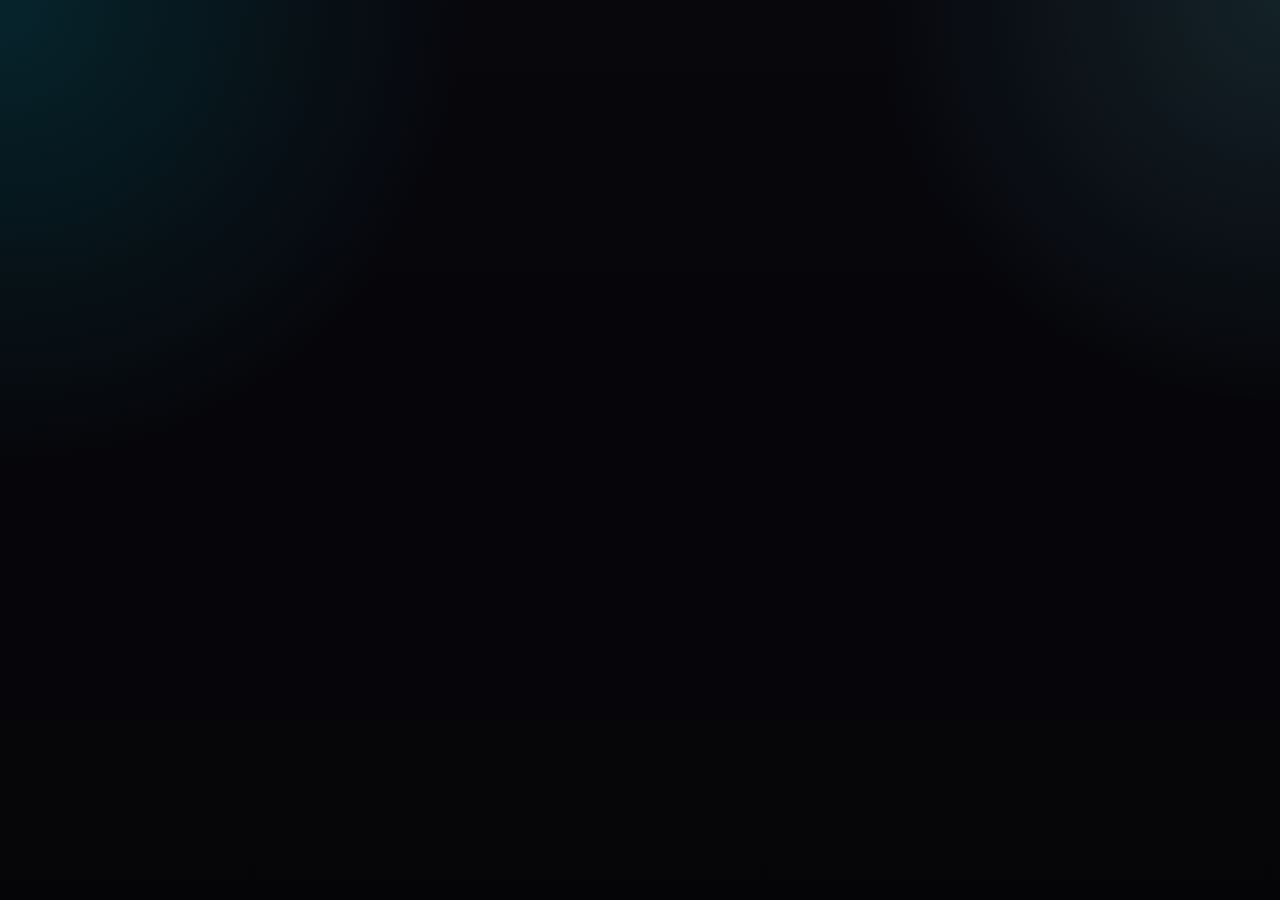
==== commit 160d2167: "Add Today strip to homepage for daily focus and blockers" ====
--- a/index.html
+++ b/index.html
@@ -2,4 +2,5 @@
 <section class="hero"><div><div class="eyebrow">Mission Control • Niall</div><h1>Personal command centre for life, revenue, and product execution.</h1><p class="sub">Executive summary page only. Use the left nav for Agents, Projects, Daily Logs, Revenue, Governance, Pipeline, Blockers, and Links.</p></div><div class="hero-side"><div class="mini"><div class="label">Current time</div><div class="value" id="clock">Loading...</div></div><div class="mini"><div class="label">System status</div><div class="value">${MissionControl.esc(summary.systemStatus || 'Operational')}</div></div><div class="mini"><div class="label">Primary goal</div><div class="value">${MissionControl.esc(summary.primaryGoal || '£20,000 passive income in 3 months')}</div></div></div></section>
 <section class="grid metrics"><div class="card"><div class="label">Ideas</div><div class="metric-value">${MissionControl.esc(summary.metrics?.ideas ?? 0)}</div><div class="metric-foot">Top of funnel opportunities being reviewed</div></div><div class="card"><div class="label">Research</div><div class="metric-value">${MissionControl.esc(summary.metrics?.research ?? 0)}</div><div class="metric-foot">Validated concept in active research</div></div><div class="card"><div class="label">Launch</div><div class="metric-value">${MissionControl.esc(summary.metrics?.launch ?? 0)}</div><div class="metric-foot">Mission Control and TaxReady are in launch lane</div></div><div class="card"><div class="label">MRR</div><div class="metric-value">${MissionControl.esc(summary.metrics?.mrr ?? '£0')}</div><div class="metric-foot">Revenue tracking baseline</div></div></section>
 <section class="grid two-col"><div class="card"><div class="section-title"><h2>Current priorities</h2><span class="pill status-warn">Execution</span></div><div class="list">${(summary.priorities||[]).map(item=>`<li>${MissionControl.esc(item)}</li>`).join('')}</div></div><div class="card"><div class="section-title"><h2>Quick status</h2><span class="pill status-good">Pages live</span></div><div class="kpi-grid"><div class="kpi"><div class="label">Hosting</div><div class="value">${MissionControl.esc(summary.quickStatus?.hosting || 'GitHub Pages')}</div></div><div class="kpi"><div class="label">Primary model</div><div class="value">${MissionControl.esc(summary.quickStatus?.primaryModel || 'GPT 5.4')}</div></div><div class="kpi"><div class="label">Projects</div><div class="value">${MissionControl.esc(summary.quickStatus?.projects || 'Repo-backed')}</div></div><div class="kpi"><div class="label">Refresh</div><div class="value">${MissionControl.esc(summary.quickStatus?.refresh || '2-hour job')}</div></div></div></div></section>
+<section class="page-stack"><section class="card"><div class="section-title"><h2>Today's focus</h2><span class="pill status-warn">Execution</span></div><div class="list"><li><strong>Focus</strong>: ${MissionControl.esc(today.focus || 'Launch UK Tax Navigator, prepare Business Cash Flow Forecaster, keep Mission Control in support mode.')}</li><li><strong>Next Jobs</strong>: ${(today.nextJobs||[]).map(item=>`<li>${MissionControl.esc(item)}</li>`).join('')}</li><li><strong>Urgent Blockers</strong>: ${(today.urgentBlockers||[]).map(item=>`<li class="urgent">${MissionControl.esc(item)}</li>`).join('')}</li><li><strong>Last Meaningful Change</strong>: ${MissionControl.esc(today.lastMeaningfulChange || 'Dashboard data auto-generated.')}</li></div></section></section>
 <section class="grid two-col"><div class="card"><div class="section-title"><h2>Agent summary</h2><span class="pill">${agents.length} tracked</span></div><div class="kpi-grid"><div class="kpi"><div class="label">Busy</div><div class="value"><span class="status-dot dot-red"></span>${statusCounts.red || 0}</div></div><div class="kpi"><div class="label">Thinking</div><div class="value"><span class="status-dot dot-amber"></span>${statusCounts.amber || 0}</div></div><div class="kpi"><div class="label">Available</div><div class="value"><span class="status-dot dot-green"></span>${statusCounts.green || 0}</div></div><div class="kpi"><div class="label">Agents tab</div><div class="value"><a href="agents.html">Open page</a></div></div></div></div><div class="card"><div class="section-title"><h2>Recent activity</h2><span class="pill">Latest</span></div><div class="activity-list">${activity.map(item=>`<article class="activity-item"><div class="activity-time">${MissionControl.esc(item.time)}</div><div class="activity-title">${MissionControl.esc(item.title)}</div><div class="project-preview">${MissionControl.esc(item.detail)}</div></article>`).join('')}</div></div></section>`); MissionControl.tickClock();})();</script></body></html>
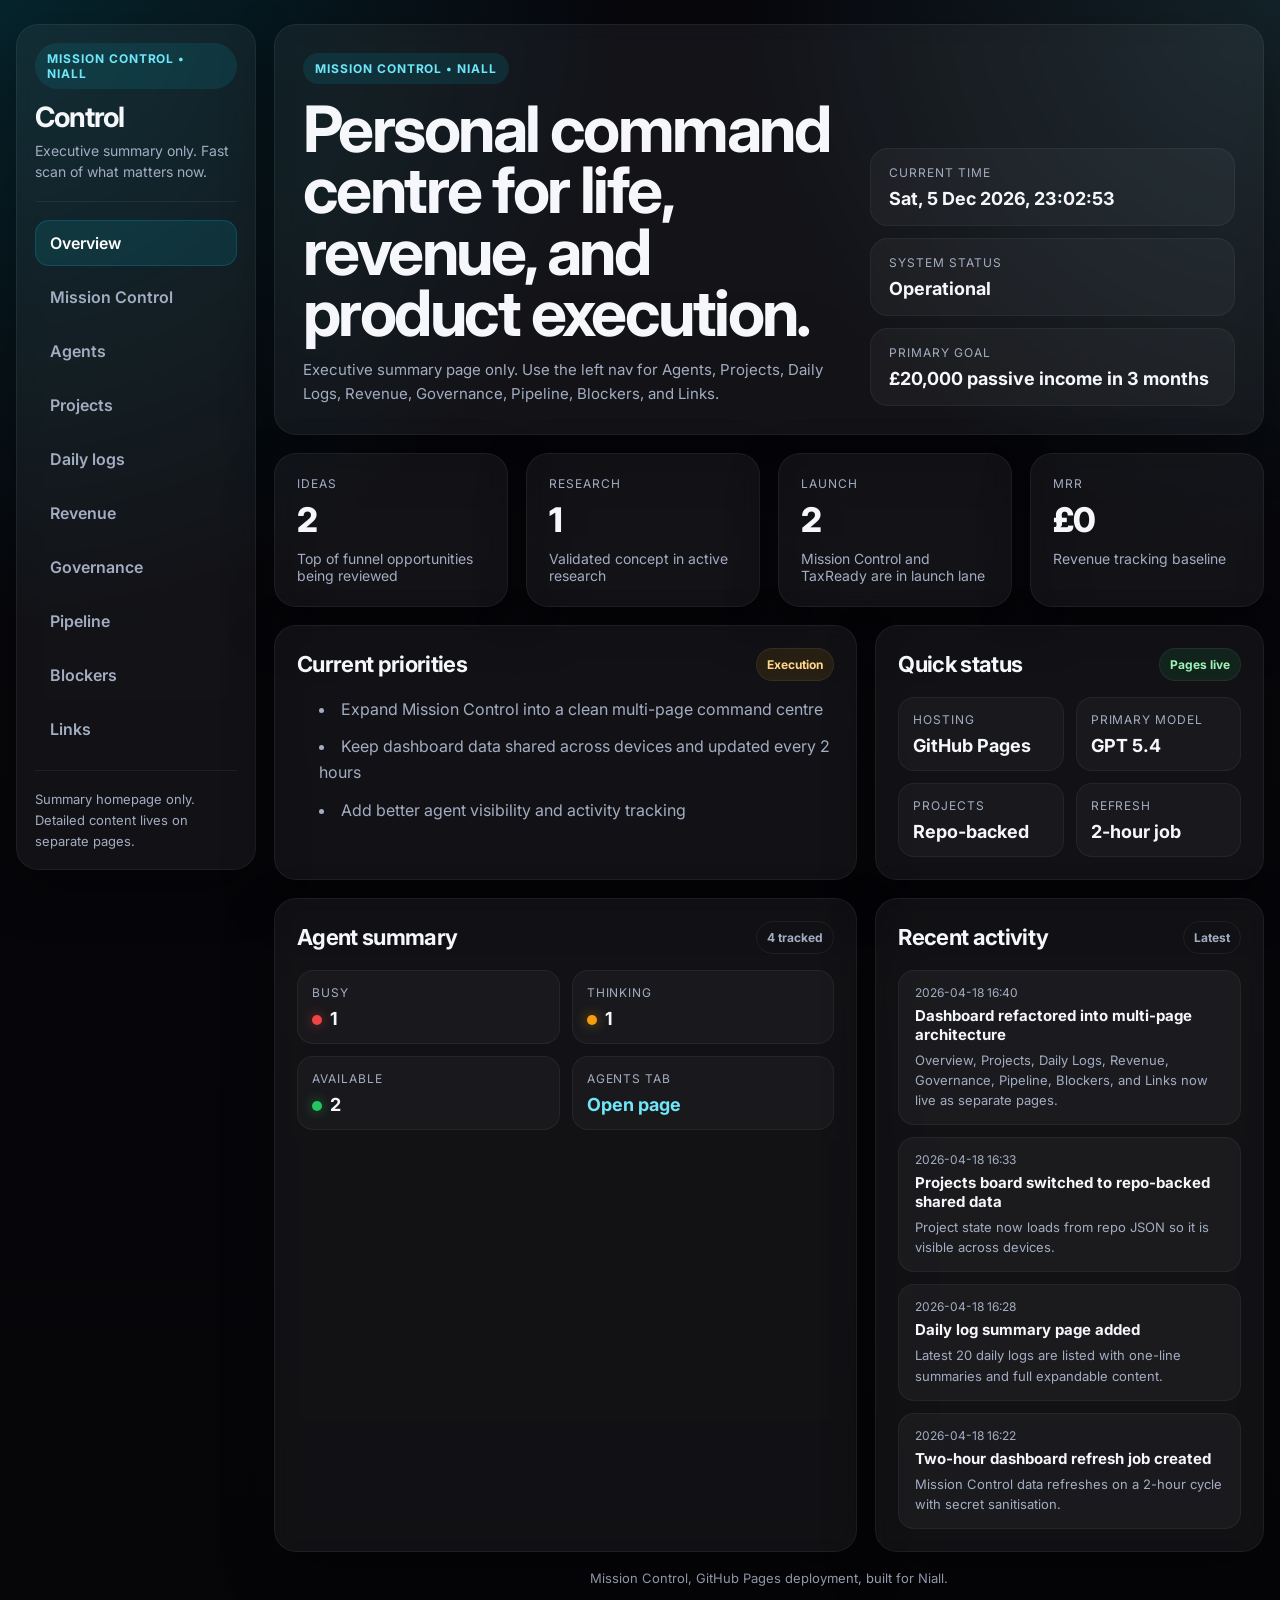
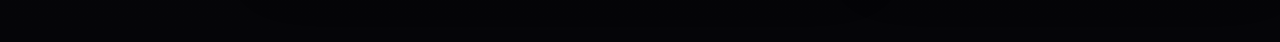
==== commit f090f65b: "Revert "Add Today strip to homepage for daily focus and blockers" This reverts commit 160d21676d4313" ====
--- a/index.html
+++ b/index.html
@@ -2,5 +2,4 @@
 <section class="hero"><div><div class="eyebrow">Mission Control • Niall</div><h1>Personal command centre for life, revenue, and product execution.</h1><p class="sub">Executive summary page only. Use the left nav for Agents, Projects, Daily Logs, Revenue, Governance, Pipeline, Blockers, and Links.</p></div><div class="hero-side"><div class="mini"><div class="label">Current time</div><div class="value" id="clock">Loading...</div></div><div class="mini"><div class="label">System status</div><div class="value">${MissionControl.esc(summary.systemStatus || 'Operational')}</div></div><div class="mini"><div class="label">Primary goal</div><div class="value">${MissionControl.esc(summary.primaryGoal || '£20,000 passive income in 3 months')}</div></div></div></section>
 <section class="grid metrics"><div class="card"><div class="label">Ideas</div><div class="metric-value">${MissionControl.esc(summary.metrics?.ideas ?? 0)}</div><div class="metric-foot">Top of funnel opportunities being reviewed</div></div><div class="card"><div class="label">Research</div><div class="metric-value">${MissionControl.esc(summary.metrics?.research ?? 0)}</div><div class="metric-foot">Validated concept in active research</div></div><div class="card"><div class="label">Launch</div><div class="metric-value">${MissionControl.esc(summary.metrics?.launch ?? 0)}</div><div class="metric-foot">Mission Control and TaxReady are in launch lane</div></div><div class="card"><div class="label">MRR</div><div class="metric-value">${MissionControl.esc(summary.metrics?.mrr ?? '£0')}</div><div class="metric-foot">Revenue tracking baseline</div></div></section>
 <section class="grid two-col"><div class="card"><div class="section-title"><h2>Current priorities</h2><span class="pill status-warn">Execution</span></div><div class="list">${(summary.priorities||[]).map(item=>`<li>${MissionControl.esc(item)}</li>`).join('')}</div></div><div class="card"><div class="section-title"><h2>Quick status</h2><span class="pill status-good">Pages live</span></div><div class="kpi-grid"><div class="kpi"><div class="label">Hosting</div><div class="value">${MissionControl.esc(summary.quickStatus?.hosting || 'GitHub Pages')}</div></div><div class="kpi"><div class="label">Primary model</div><div class="value">${MissionControl.esc(summary.quickStatus?.primaryModel || 'GPT 5.4')}</div></div><div class="kpi"><div class="label">Projects</div><div class="value">${MissionControl.esc(summary.quickStatus?.projects || 'Repo-backed')}</div></div><div class="kpi"><div class="label">Refresh</div><div class="value">${MissionControl.esc(summary.quickStatus?.refresh || '2-hour job')}</div></div></div></div></section>
-<section class="page-stack"><section class="card"><div class="section-title"><h2>Today's focus</h2><span class="pill status-warn">Execution</span></div><div class="list"><li><strong>Focus</strong>: ${MissionControl.esc(today.focus || 'Launch UK Tax Navigator, prepare Business Cash Flow Forecaster, keep Mission Control in support mode.')}</li><li><strong>Next Jobs</strong>: ${(today.nextJobs||[]).map(item=>`<li>${MissionControl.esc(item)}</li>`).join('')}</li><li><strong>Urgent Blockers</strong>: ${(today.urgentBlockers||[]).map(item=>`<li class="urgent">${MissionControl.esc(item)}</li>`).join('')}</li><li><strong>Last Meaningful Change</strong>: ${MissionControl.esc(today.lastMeaningfulChange || 'Dashboard data auto-generated.')}</li></div></section></section>
 <section class="grid two-col"><div class="card"><div class="section-title"><h2>Agent summary</h2><span class="pill">${agents.length} tracked</span></div><div class="kpi-grid"><div class="kpi"><div class="label">Busy</div><div class="value"><span class="status-dot dot-red"></span>${statusCounts.red || 0}</div></div><div class="kpi"><div class="label">Thinking</div><div class="value"><span class="status-dot dot-amber"></span>${statusCounts.amber || 0}</div></div><div class="kpi"><div class="label">Available</div><div class="value"><span class="status-dot dot-green"></span>${statusCounts.green || 0}</div></div><div class="kpi"><div class="label">Agents tab</div><div class="value"><a href="agents.html">Open page</a></div></div></div></div><div class="card"><div class="section-title"><h2>Recent activity</h2><span class="pill">Latest</span></div><div class="activity-list">${activity.map(item=>`<article class="activity-item"><div class="activity-time">${MissionControl.esc(item.time)}</div><div class="activity-title">${MissionControl.esc(item.title)}</div><div class="project-preview">${MissionControl.esc(item.detail)}</div></article>`).join('')}</div></div></section>`); MissionControl.tickClock();})();</script></body></html>
